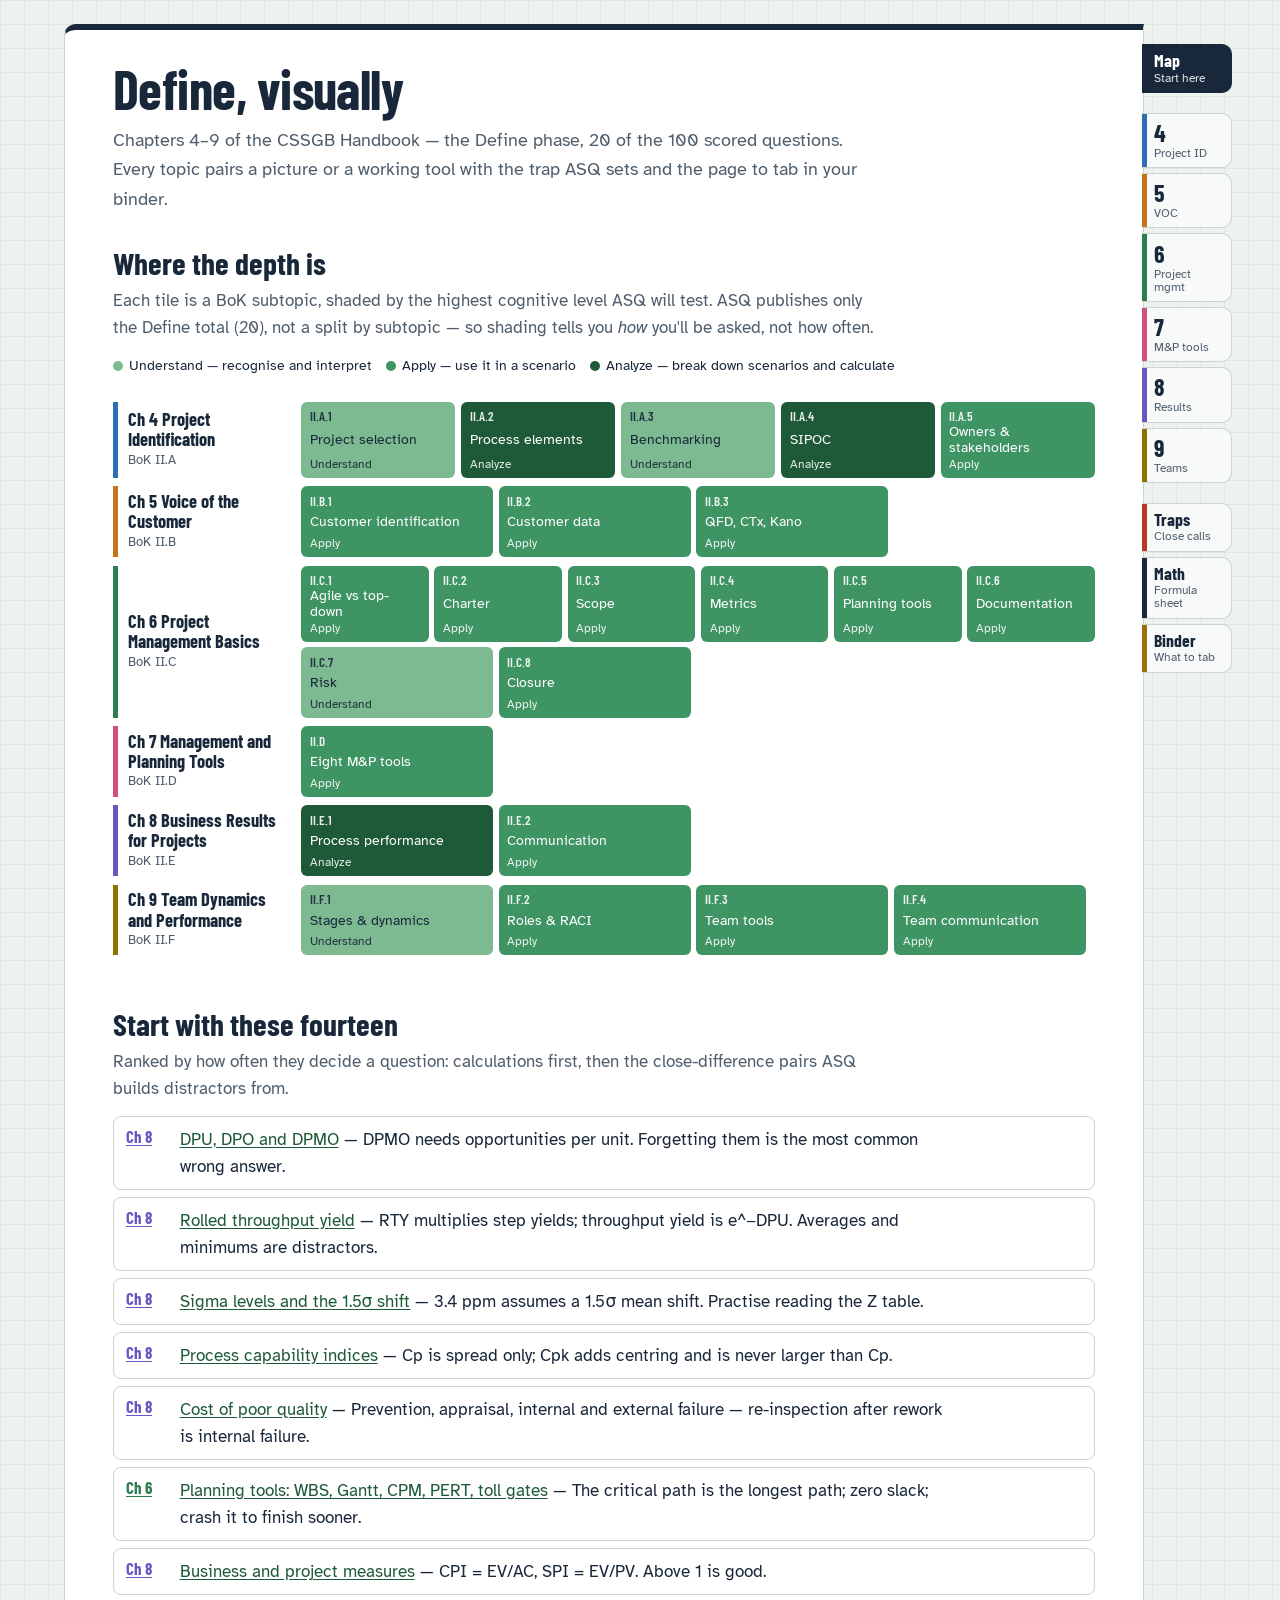
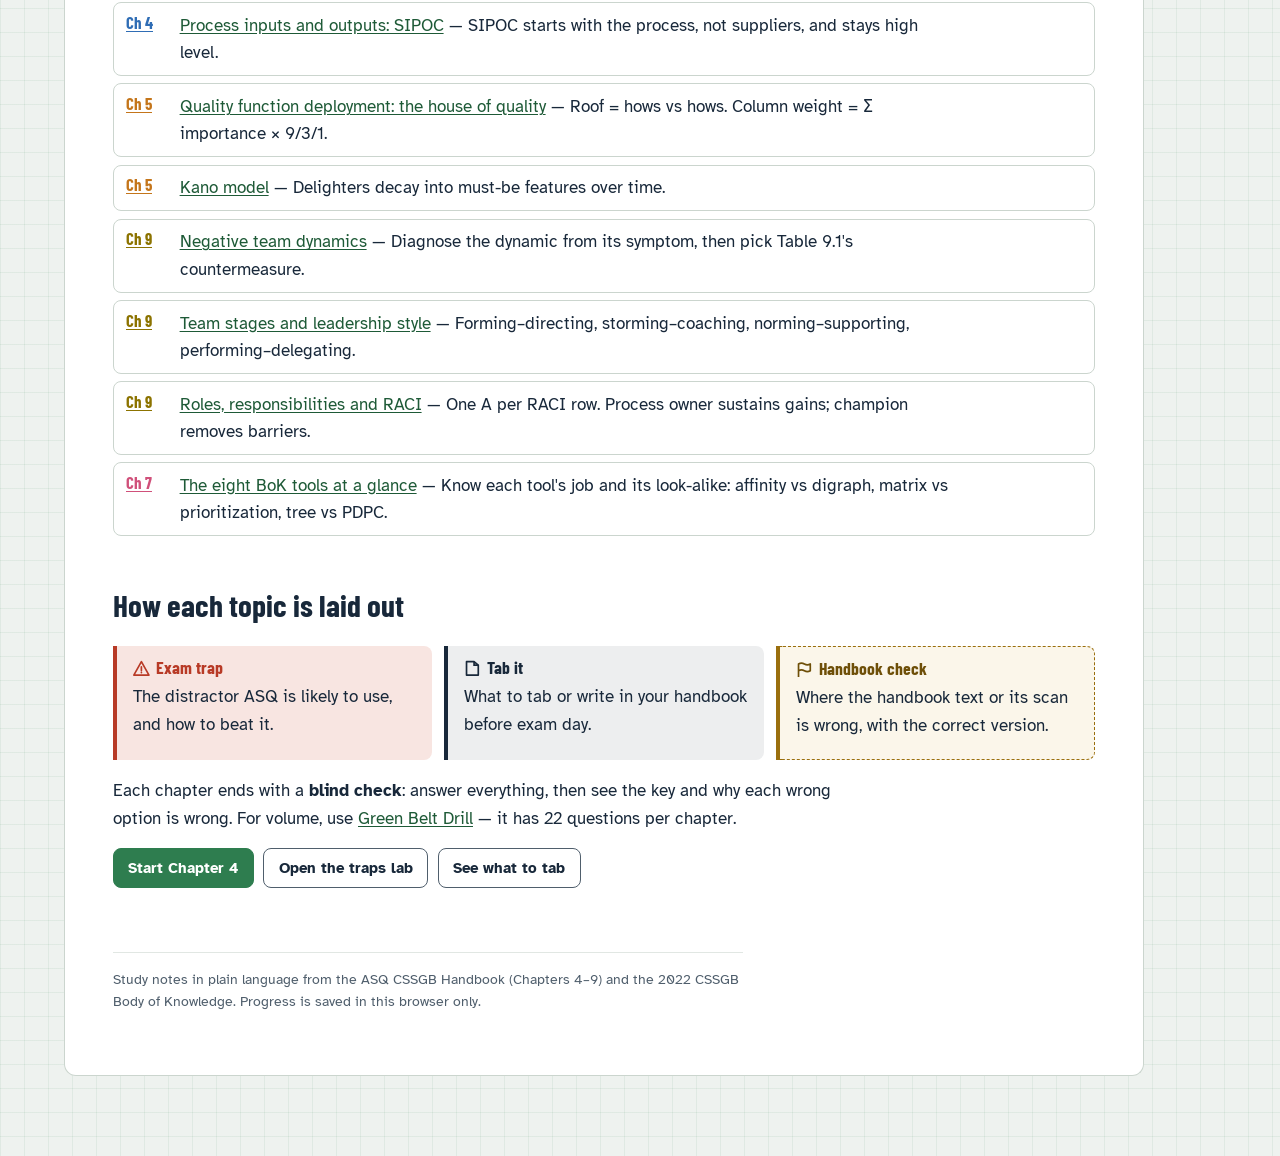
==== learn/index.html @ 79857c81 "Add visual Define-phase study guide (Chapters 4–9) New static site under learn/: BoK map by cognitiv" ====
<!DOCTYPE html>
<html lang="en">
<head>
  <meta charset="utf-8">
  <meta name="viewport" content="width=device-width, initial-scale=1, viewport-fit=cover">
  <title>Define, visually · CSSGB Chapters 4–9</title>
  <meta name="description" content="Visual, interactive study guide for the CSSGB Define phase: project identification, VOC, project management, M&P tools, business results and team dynamics.">
  <meta name="theme-color" content="#2E7D4F">
  <link rel="icon" href="../icon.svg" type="image/svg+xml">
  <link rel="apple-touch-icon" href="../icon-192.png">
  <link rel="preconnect" href="https://fonts.googleapis.com">
  <link rel="preconnect" href="https://fonts.gstatic.com" crossorigin>
  <link href="https://fonts.googleapis.com/css2?family=Atkinson+Hyperlegible:ital,wght@0,400;0,700;1,400&family=Barlow+Condensed:wght@500;600;700&display=swap" rel="stylesheet">
  <link rel="stylesheet" href="learn.css">
</head>
<body>
  <a class="skip" href="#sheet">Skip to content</a>
  <div class="shell">
    <main class="sheet" id="sheet" tabindex="-1">
      <noscript><p>This study guide needs JavaScript turned on.</p></noscript>
    </main>
    <nav class="tabs" id="tabs" aria-label="Binder tabs"></nav>
  </div>
  <script src="js/core.js"></script>
  <script src="js/w-ch4-5.js"></script>
  <script src="js/w-ch6-7.js"></script>
  <script src="js/w-ch8-9.js"></script>
  <script src="js/ch4.js"></script>
  <script src="js/ch5.js"></script>
  <script src="js/ch6.js"></script>
  <script src="js/ch7.js"></script>
  <script src="js/ch8.js"></script>
  <script src="js/ch9.js"></script>
  <script src="js/pages.js"></script>
  <script>G.boot();</script>
</body>
</html>
---- learn/learn.css ----
:root {
  --paper: #EEF2EF;
  --grid: rgba(46, 125, 79, 0.075);
  --sheet: #FFFFFF;
  --bench: #F5F8F6;
  --ink: #18283A;
  --ink-soft: #4F5E6C;
  --rule: #CBD5CE;
  --rule-soft: #E1E7E3;
  --belt: #2E7D4F;
  --belt-deep: #1E5A37;
  --belt-wash: #E1EFE6;
  --ooc: #B83A26;
  --ooc-wash: #F8E5E1;
  --limit: #9A6F0E;
  --limit-wash: #FBF6EA;
  --focus: #1B5FD1;

  /* binder divider colours, one per chapter */
  --c4: #2F6DB5;
  --c5: #C4751A;
  --c6: #2E7D4F;
  --c7: #D0507A;
  --c8: #6A55C2;
  --c9: #8C7300;
  --cx: #18283A;

  /* Bloom level ramp (validated ordinal) */
  --lv-u: #7DB991;
  --lv-a: #3F9463;
  --lv-n: #1E5A37;

  --display: "Barlow Condensed", "Arial Narrow", system-ui, sans-serif;
  --body: "Atkinson Hyperlegible", system-ui, -apple-system, "Segoe UI", sans-serif;

  --acc: var(--belt);
}

* { box-sizing: border-box; }
html { -webkit-text-size-adjust: 100%; scroll-padding-top: 1.25rem; }
body {
  margin: 0;
  color: var(--ink);
  font: 400 1.0625rem/1.6 var(--body);
  background-color: var(--paper);
  background-image:
    linear-gradient(var(--grid) 1px, transparent 1px),
    linear-gradient(90deg, var(--grid) 1px, transparent 1px);
  background-size: 24px 24px;
  min-height: 100vh;
}
button, input, select, textarea { font: inherit; color: inherit; }
button { cursor: pointer; }
:focus-visible { outline: 3px solid var(--focus); outline-offset: 2px; }
.skip { position: absolute; left: -999px; top: 0; background: var(--ink); color: #fff; padding: .5rem .75rem; z-index: 20; }
.skip:focus { left: .75rem; top: .75rem; }
a { color: var(--belt-deep); text-underline-offset: 2px; }
a:hover { color: var(--ink); }
.vh { position: absolute; width: 1px; height: 1px; overflow: hidden; clip: rect(0 0 0 0); white-space: nowrap; }

/* ---------- Shell: sheet + binder tabs ---------- */
.shell {
  display: grid;
  grid-template-columns: minmax(0, 1fr) auto;
  max-width: 74rem;
  margin: 0 auto;
  padding: 1.5rem 0 5rem 1rem;
}
.sheet {
  background: var(--sheet);
  border: 1.5px solid var(--rule);
  border-top: 6px solid var(--acc);
  border-radius: 12px 0 12px 12px;
  padding: 2rem clamp(1.1rem, 4vw, 3rem) 3rem;
  min-height: 85vh;
  outline: none;
  min-width: 0;
}
.tabs {
  position: sticky;
  top: 1.5rem;
  align-self: start;
  display: flex;
  flex-direction: column;
  gap: 5px;
  padding-top: 1.25rem;
  margin-left: -1.5px;
}
.tab {
  --tc: var(--cx);
  display: grid;
  grid-template-columns: auto;
  width: 5.6rem;
  padding: .45rem .6rem .45rem .75rem;
  background: #F8FAF9;
  border: 1.5px solid var(--rule);
  border-left: 0;
  border-radius: 0 10px 10px 0;
  color: var(--ink);
  text-decoration: none;
  box-shadow: inset 5px 0 0 var(--tc);
  line-height: 1.1;
  position: relative;
}
.tab:hover { background: #fff; color: var(--ink); }
.tab-n { font: 700 1.5rem/1 var(--display); }
.tab-w { font: 700 1.1rem/1 var(--display); }
.tab-l { font-size: .74rem; color: var(--ink-soft); margin-top: 2px; }
.tab[aria-current="page"] { background: var(--tc); border-color: var(--tc); color: #fff; box-shadow: none; }
.tab[aria-current="page"] .tab-l { color: rgba(255,255,255,.88); }
.tab .done {
  position: absolute; top: 5px; right: 6px;
  font: 700 .72rem/1 var(--body); color: var(--belt-deep);
}
.tab[aria-current="page"] .done { color: #fff; }
.tab-gap { height: .6rem; }

/* ---------- Type ---------- */
h1, h2, h3, h4 { font-family: var(--display); color: var(--ink); }
h1 { font-weight: 700; font-size: clamp(2.4rem, 5vw, 3.4rem); line-height: 1; margin: 0 0 .6rem; letter-spacing: -0.01em; }
h2 { font-weight: 700; font-size: 1.95rem; line-height: 1.1; margin: 3.25rem 0 .4rem; }
h3 { font-weight: 700; font-size: 1.4rem; line-height: 1.15; margin: 1.8rem 0 .4rem; }
h4 { font-weight: 600; font-size: 1.2rem; line-height: 1.2; margin: 0 0 .6rem; }
p, li { max-width: 70ch; }
p { margin: 0 0 .85rem; }
ul, ol { margin: 0 0 1rem; padding-left: 1.25rem; }
li { margin-bottom: .3rem; }
.lede { font-size: 1.15rem; color: var(--ink-soft); max-width: 62ch; }
.soft { color: var(--ink-soft); }
.small { font-size: .9rem; }
strong { font-weight: 700; }
code, .mono { font-family: ui-monospace, Menlo, Consolas, monospace; font-size: .92em; }
.formula {
  font: 600 1.3rem/1.35 var(--display);
  letter-spacing: .01em;
  background: var(--bench);
  border: 1.5px solid var(--rule-soft);
  border-radius: 8px;
  padding: .55rem .85rem;
  display: inline-block;
  margin: .2rem 0 .8rem;
}
.formula sub, .formula sup { font-size: .7em; }

/* ---------- Chapter head + section meta ---------- */
.ch-head { display: grid; grid-template-columns: auto 1fr; gap: 0 1.25rem; align-items: end; margin-bottom: 1rem; }
.ch-num { font: 700 5.5rem/.8 var(--display); color: var(--acc); }
.ch-head h1 { margin: 0; }
.ch-head p { grid-column: 1 / -1; margin-top: 1rem; }
.meta { display: flex; flex-wrap: wrap; gap: .4rem; margin: 0 0 1rem; align-items: center; }
.pill {
  display: inline-flex; align-items: center; gap: .3rem;
  font-size: .8rem; line-height: 1; padding: .3rem .55rem;
  border-radius: 999px; border: 1.5px solid var(--rule); background: #fff; color: var(--ink-soft);
}
.pill.lv-Understand { background: var(--lv-u); border-color: var(--lv-u); color: var(--ink); }
.pill.lv-Apply { background: var(--lv-a); border-color: var(--lv-a); color: #fff; }
.pill.lv-Analyze { background: var(--lv-n); border-color: var(--lv-n); color: #fff; }
.pill.hy { border-color: var(--ink); color: var(--ink); font-weight: 700; }
.pill.pg { font-variant-numeric: tabular-nums; }

.toc { list-style: none; padding: 0; margin: 1.25rem 0 0; display: grid; grid-template-columns: repeat(auto-fill, minmax(15rem, 1fr)); gap: .5rem; }
.toc li { margin: 0; max-width: none; }
.toc a {
  display: flex; justify-content: space-between; gap: .5rem; align-items: center;
  padding: .55rem .75rem; border: 1.5px solid var(--rule); border-radius: 8px;
  text-decoration: none; color: var(--ink); background: #fff;
}
.toc a:hover { border-color: var(--acc); }
.toc .lvdot { width: .7rem; height: .7rem; border-radius: 50%; flex: none; }
.toc .hymark { font: 700 .75rem var(--body); color: var(--ink); }
.toc .tl { flex: 1; }
.lvdot.lv-Understand { background: var(--lv-u); }
.lvdot.lv-Apply { background: var(--lv-a); }
.lvdot.lv-Analyze { background: var(--lv-n); }

section.topic { border-top: 1.5px solid var(--rule-soft); margin-top: 3rem; }
section.topic > h2 { margin-top: 1.75rem; }
.reviewed { display: inline-flex; gap: .4rem; align-items: center; font-size: .88rem; color: var(--ink-soft); margin-top: .5rem; cursor: pointer; }
.reviewed input { width: 1.05rem; height: 1.05rem; accent-color: var(--belt); }

/* ---------- Callouts ---------- */
.callout { border-left: 4px solid; padding: .7rem 1rem .4rem; margin: 1.1rem 0; border-radius: 0 8px 8px 0; }
.callout p, .callout li { max-width: 66ch; }
.callout-h { display: flex; align-items: center; gap: .4rem; font: 700 1.1rem/1.2 var(--display); margin: 0 0 .3rem; }
.callout-h svg { width: 1.05rem; height: 1.05rem; flex: none; }
.trap { border-color: var(--ooc); background: var(--ooc-wash); }
.trap .callout-h { color: var(--ooc); }
.tabit { border-color: var(--acc); background: color-mix(in srgb, var(--acc) 8%, white); }
.tabit .callout-h { color: var(--acc); }
.flag { border: 1.5px dashed var(--limit); border-left: 4px solid var(--limit); background: var(--limit-wash); }
.flag .callout-h { color: #6E4F08; }

/* ---------- Comparison table ---------- */
.tbl-wrap { overflow-x: auto; margin: 1rem 0 1.25rem; }
table.tbl { border-collapse: collapse; width: 100%; font-size: .95rem; }
.tbl th, .tbl td { text-align: left; vertical-align: top; padding: .5rem .65rem; border-bottom: 1.5px solid var(--rule-soft); }
.tbl thead th { font: 700 1.05rem var(--display); border-bottom: 2px solid var(--ink); }
.tbl tbody th { font-weight: 700; }
.tbl td.num, .tbl th.num { text-align: right; font-variant-numeric: tabular-nums; }

/* ---------- Bench (interactive widgets) ---------- */
.bench {
  background: var(--bench);
  border: 1.5px solid var(--rule-soft);
  border-radius: 10px;
  padding: 1.1rem 1.15rem 1.2rem;
  margin: 1.3rem 0;
}
.bench > h4 { display: flex; justify-content: space-between; gap: .5rem; flex-wrap: wrap; }
.bench .hint { font-size: .92rem; color: var(--ink-soft); margin: -.2rem 0 .8rem; }
.row { display: flex; flex-wrap: wrap; gap: .6rem; align-items: center; }
.grid2 { display: grid; grid-template-columns: repeat(auto-fit, minmax(16rem, 1fr)); gap: 1rem; }
.grid3 { display: grid; grid-template-columns: repeat(auto-fit, minmax(12rem, 1fr)); gap: .75rem; }

.btn {
  min-height: 40px; padding: 0 .9rem; border-radius: 8px;
  border: 1.5px solid var(--ink-soft); background: #fff; color: var(--ink);
  font-weight: 700; font-size: .95rem;
}
.btn:hover { border-color: var(--ink); }
.btn.primary { background: var(--belt); border-color: var(--belt); color: #fff; }
.btn.primary:hover { background: var(--belt-deep); }
.btn[disabled] { opacity: .45; cursor: not-allowed; }
.btn.sm { min-height: 32px; padding: 0 .6rem; font-size: .85rem; }
.seg { display: inline-flex; border: 1.5px solid var(--ink-soft); border-radius: 8px; overflow: hidden; background: #fff; flex-wrap: wrap; }
.seg button { border: 0; background: transparent; min-height: 38px; padding: 0 .8rem; font-weight: 700; font-size: .92rem; border-right: 1.5px solid var(--rule); }
.seg button:last-child { border-right: 0; }
.seg button[aria-pressed="true"] { background: var(--ink); color: #fff; }

label.field { display: grid; gap: .2rem; font-size: .85rem; color: var(--ink-soft); }
input[type="number"], input[type="text"], select {
  min-height: 38px; border: 1.5px solid var(--ink-soft); border-radius: 6px; padding: 0 .5rem; background: #fff; color: var(--ink);
  max-width: 100%;
}
input[type="number"] { width: 6.5rem; font-variant-numeric: tabular-nums; }
input[type="range"] { width: 100%; accent-color: var(--acc); }

.readout { display: grid; grid-template-columns: repeat(auto-fit, minmax(8.5rem, 1fr)); gap: .6rem; margin: .9rem 0 .2rem; }
.ro { background: #fff; border: 1.5px solid var(--rule-soft); border-radius: 8px; padding: .5rem .7rem; }
.ro .k { font-size: .8rem; color: var(--ink-soft); }
.ro .v { font: 700 1.65rem/1.1 var(--display); font-variant-numeric: tabular-nums; }
.ro .s { font-size: .8rem; color: var(--ink-soft); }
.ro.key { border-color: var(--ink); }

.chips { display: flex; flex-wrap: wrap; gap: .4rem; }
.chip {
  border: 1.5px solid var(--ink-soft); background: #fff; border-radius: 999px;
  padding: .35rem .75rem; font-size: .9rem; min-height: 36px;
}
.chip[aria-pressed="true"] { background: var(--ink); color: #fff; border-color: var(--ink); }
.chip.right { background: var(--belt-wash); border-color: var(--belt); color: var(--belt-deep); }
.chip.wrong { background: var(--ooc-wash); border-color: var(--ooc); color: var(--ooc); }

.feedback { margin-top: .6rem; font-size: .95rem; min-height: 1.4em; }
.feedback.good { color: var(--belt-deep); font-weight: 700; }
.feedback.bad { color: var(--ooc); font-weight: 700; }

/* sorter cards */
.sort-list { display: grid; gap: .5rem; }
.sort-item { background: #fff; border: 1.5px solid var(--rule); border-radius: 8px; padding: .6rem .75rem; }
.sort-item p { margin: 0 0 .45rem; }
.sort-item.ok { border-color: var(--belt); }
.sort-item.no { border-color: var(--ooc); }
.sort-item .why { font-size: .9rem; color: var(--ink-soft); margin: .45rem 0 0; }

/* SVG basics */
svg.viz { width: 100%; height: auto; display: block; overflow: visible; }
svg text { font-family: var(--body); fill: var(--ink); }
svg .t-soft { fill: var(--ink-soft); }
svg .t-disp { font-family: var(--display); font-weight: 700; }
.legend { display: flex; flex-wrap: wrap; gap: .9rem; font-size: .88rem; margin: .4rem 0; }
.legend span { display: inline-flex; align-items: center; gap: .35rem; }
.legend i { width: 14px; height: 4px; border-radius: 2px; display: inline-block; }
.legend i.dot { width: 10px; height: 10px; border-radius: 50%; }
.tip {
  position: fixed; pointer-events: none; z-index: 30; background: var(--ink); color: #fff;
  font-size: .82rem; padding: .35rem .55rem; border-radius: 6px; max-width: 16rem; display: none;
}

/* Interactive house of quality, digraph, network etc. */
.clickable { cursor: pointer; }
.room { fill: #fff; stroke: var(--ink-soft); stroke-width: 1.5; }
.room:hover, .room.on { fill: color-mix(in srgb, var(--acc) 16%, white); stroke: var(--acc); }
.node rect { fill: #fff; stroke: var(--ink-soft); stroke-width: 1.5; }
.node.crit rect { stroke: var(--ooc); stroke-width: 2.5; }
.edge { stroke: var(--ink-soft); stroke-width: 1.6; fill: none; }
.edge.crit { stroke: var(--ooc); stroke-width: 2.6; }
.edge.hl { stroke: var(--acc); stroke-width: 2.6; }

/* stepper */
.steps-v { list-style: none; padding: 0; margin: 0; display: grid; gap: .45rem; counter-reset: st; }
.steps-v li { counter-increment: st; display: grid; grid-template-columns: 2rem 1fr; gap: .6rem; max-width: none; margin: 0; }
.steps-v li::before { content: counter(st); font: 700 1.35rem/1.6rem var(--display); color: #fff; background: var(--acc); border-radius: 6px; text-align: center; height: 1.6rem; }
.steps-v li p { margin: 0; }

/* cards for tool quick-reference */
.cards { display: grid; grid-template-columns: repeat(auto-fill, minmax(16.5rem, 1fr)); gap: .75rem; margin: 1rem 0; }
.card { border: 1.5px solid var(--rule); border-radius: 10px; padding: .8rem .9rem; background: #fff; }
.card h4 { margin-bottom: .3rem; font-size: 1.15rem; }
.card p { font-size: .94rem; margin-bottom: .45rem; }
.card .tr { font-size: .88rem; color: var(--ooc); margin: 0; }

/* ---------- Blind check ---------- */
.check { margin-top: 3.5rem; border-top: 3px solid var(--ink); padding-top: 1rem; }
.check h2 { margin-top: .5rem; }
.q { margin: 1.25rem 0; }
.q-stem { font-weight: 700; margin-bottom: .5rem; display: grid; grid-template-columns: 2rem 1fr; }
.q-stem .qn { font: 700 1.25rem/1.4 var(--display); color: var(--acc); }
.q-opts { display: grid; gap: .35rem; margin-left: 2rem; }
.q-opt { display: grid; grid-template-columns: 1.5rem 1.2rem 1fr; gap: .4rem; align-items: start; padding: .4rem .55rem; border: 1.5px solid var(--rule-soft); border-radius: 8px; background: #fff; cursor: pointer; }
.q-opt:hover { border-color: var(--ink-soft); }
.q-opt input { margin: .3rem 0 0; accent-color: var(--ink); }
.q-opt .L { font: 700 1.05rem/1.5 var(--display); }
.q-opt.is-right { border-color: var(--belt); background: var(--belt-wash); }
.q-opt.is-wrong { border-color: var(--ooc); background: var(--ooc-wash); }
.check-bar { display: flex; gap: .75rem; align-items: center; flex-wrap: wrap; margin-top: 1rem; position: sticky; bottom: .5rem; background: rgba(255,255,255,.94); padding: .5rem 0; }
.key { margin-top: 1.5rem; }
.key hr { border: 0; border-top: 2px dashed var(--ink-soft); margin: 1.5rem 0; }
.key-item { padding: .8rem 0; border-bottom: 1.5px solid var(--rule-soft); }
.key-item h4 { margin-bottom: .3rem; }
.key-item ul { margin: .3rem 0 0; }
.score { font: 700 2.2rem/1 var(--display); }

/* ---------- Home ---------- */
.map { display: grid; gap: .55rem; margin: 1.5rem 0 .5rem; }
.map-row { display: grid; grid-template-columns: 11rem 1fr; gap: .75rem; align-items: stretch; }
.map-lab { display: flex; flex-direction: column; justify-content: center; border-left: 5px solid var(--tc); padding-left: .6rem; text-decoration: none; color: var(--ink); }
.map-lab b { font: 700 1.15rem/1.1 var(--display); overflow-wrap: anywhere; }
.map-lab span { font-size: .8rem; color: var(--ink-soft); }
.map-tiles { display: flex; flex-wrap: wrap; gap: .35rem; }
.mt {
  display: flex; flex-direction: column; justify-content: space-between;
  min-width: 7.4rem; flex: 1 1 7.4rem; max-width: 12rem; min-height: 4.4rem;
  padding: .4rem .55rem; border-radius: 6px; text-decoration: none; font-size: .86rem; line-height: 1.2;
}
.mt .r { font: 600 .82rem var(--display); opacity: .9; }
.mt .lvl { font-size: .74rem; opacity: .9; }
.mt.lv-Understand { background: var(--lv-u); color: var(--ink); }
.mt.lv-Apply { background: var(--lv-a); color: #fff; }
.mt.lv-Analyze { background: var(--lv-n); color: #fff; }
.mt:hover { outline: 3px solid var(--ink); outline-offset: 1px; }
@media (prefers-reduced-motion: no-preference) {
  .map.anim .mt { animation: fillin .5s ease-out backwards; }
}
@keyframes fillin { from { opacity: 0; transform: scaleX(.85); transform-origin: left; } }
.mustlist { list-style: none; padding: 0; display: grid; gap: .45rem; counter-reset: m; }
.mustlist li { max-width: none; display: grid; grid-template-columns: auto 1fr; gap: .75rem; padding: .55rem .75rem; border: 1.5px solid var(--rule); border-radius: 8px; background: #fff; margin: 0; }
.mustlist .tagc { font: 700 1.05rem/1.3 var(--display); color: var(--tc); min-width: 2.6rem; }
.mustlist p { margin: 0; }

/* traps lab */
.trapcard { border: 1.5px solid var(--rule); border-radius: 10px; background: #fff; margin: .8rem 0; overflow: hidden; }
.trapcard header { display: flex; justify-content: space-between; gap: .5rem; padding: .55rem .85rem; border-bottom: 1.5px solid var(--rule-soft); align-items: baseline; flex-wrap: wrap; }
.trapcard header h3 { margin: 0; font-size: 1.25rem; }
.trapcard .vs { display: grid; grid-template-columns: 1fr 1fr; }
.trapcard .vs > div { padding: .6rem .85rem; }
.trapcard .vs > div + div { border-left: 1.5px solid var(--rule-soft); }
.trapcard .vs b { font: 700 1.05rem var(--display); display: block; margin-bottom: .15rem; }
.trapcard .vs p { margin: 0; font-size: .94rem; }
.trapcard footer { background: var(--ooc-wash); padding: .5rem .85rem; font-size: .93rem; }
.trapcard footer b { color: var(--ooc); }

/* formula sheet */
.fsheet { display: grid; grid-template-columns: repeat(auto-fill, minmax(19rem, 1fr)); gap: .7rem; }
.fcell { border: 1.5px solid var(--rule); border-radius: 8px; padding: .6rem .8rem; background: #fff; break-inside: avoid; }
.fcell h4 { font-size: 1.1rem; margin: 0 0 .25rem; }
.fcell .formula { font-size: 1.15rem; margin: .15rem 0 .35rem; padding: .3rem .6rem; }
.fcell p { font-size: .88rem; margin: 0; }

.foot { margin-top: 4rem; padding-top: 1rem; border-top: 1.5px solid var(--rule-soft); font-size: .88rem; color: var(--ink-soft); }

/* ---------- Responsive ---------- */
@media (max-width: 860px) {
  .shell { grid-template-columns: 1fr; padding: .6rem .5rem 6.5rem; }
  .sheet { border-radius: 12px; }
  .tabs {
    position: fixed; left: 0; right: 0; bottom: 0; top: auto;
    flex-direction: row; overflow-x: auto; gap: 3px; padding: 0 .4rem; margin: 0;
    background: var(--paper); border-top: 1.5px solid var(--rule); z-index: 15;
    -webkit-overflow-scrolling: touch;
  }
  .tab { width: auto; min-width: 4.4rem; border: 1.5px solid var(--rule); border-top: 0; border-radius: 0 0 10px 10px; box-shadow: inset 0 5px 0 var(--tc); padding: .5rem .55rem .45rem; flex: none; }
  .tab-gap { display: none; }
  .tab-l { font-size: .7rem; white-space: nowrap; }
  .ch-num { font-size: 4rem; }
  .map-row { grid-template-columns: 1fr; }
  .trapcard .vs { grid-template-columns: 1fr; }
  .trapcard .vs > div + div { border-left: 0; border-top: 1.5px solid var(--rule-soft); }
  .q-opts { margin-left: 0; }
  .check-bar { bottom: 4.6rem; }
}
@media (prefers-reduced-motion: reduce) {
  * { animation: none !important; transition: none !important; scroll-behavior: auto !important; }
}

/* ---------- Print (formula sheet / binder inserts) ---------- */
@media print {
  body { background: #fff; font-size: 10.5pt; }
  .tabs, .skip, .noprint, .check-bar { display: none !important; }
  .shell { display: block; padding: 0; max-width: none; }
  .sheet { border: 0; padding: 0; min-height: 0; }
  .bench { break-inside: avoid; }
  a { color: inherit; text-decoration: none; }
}
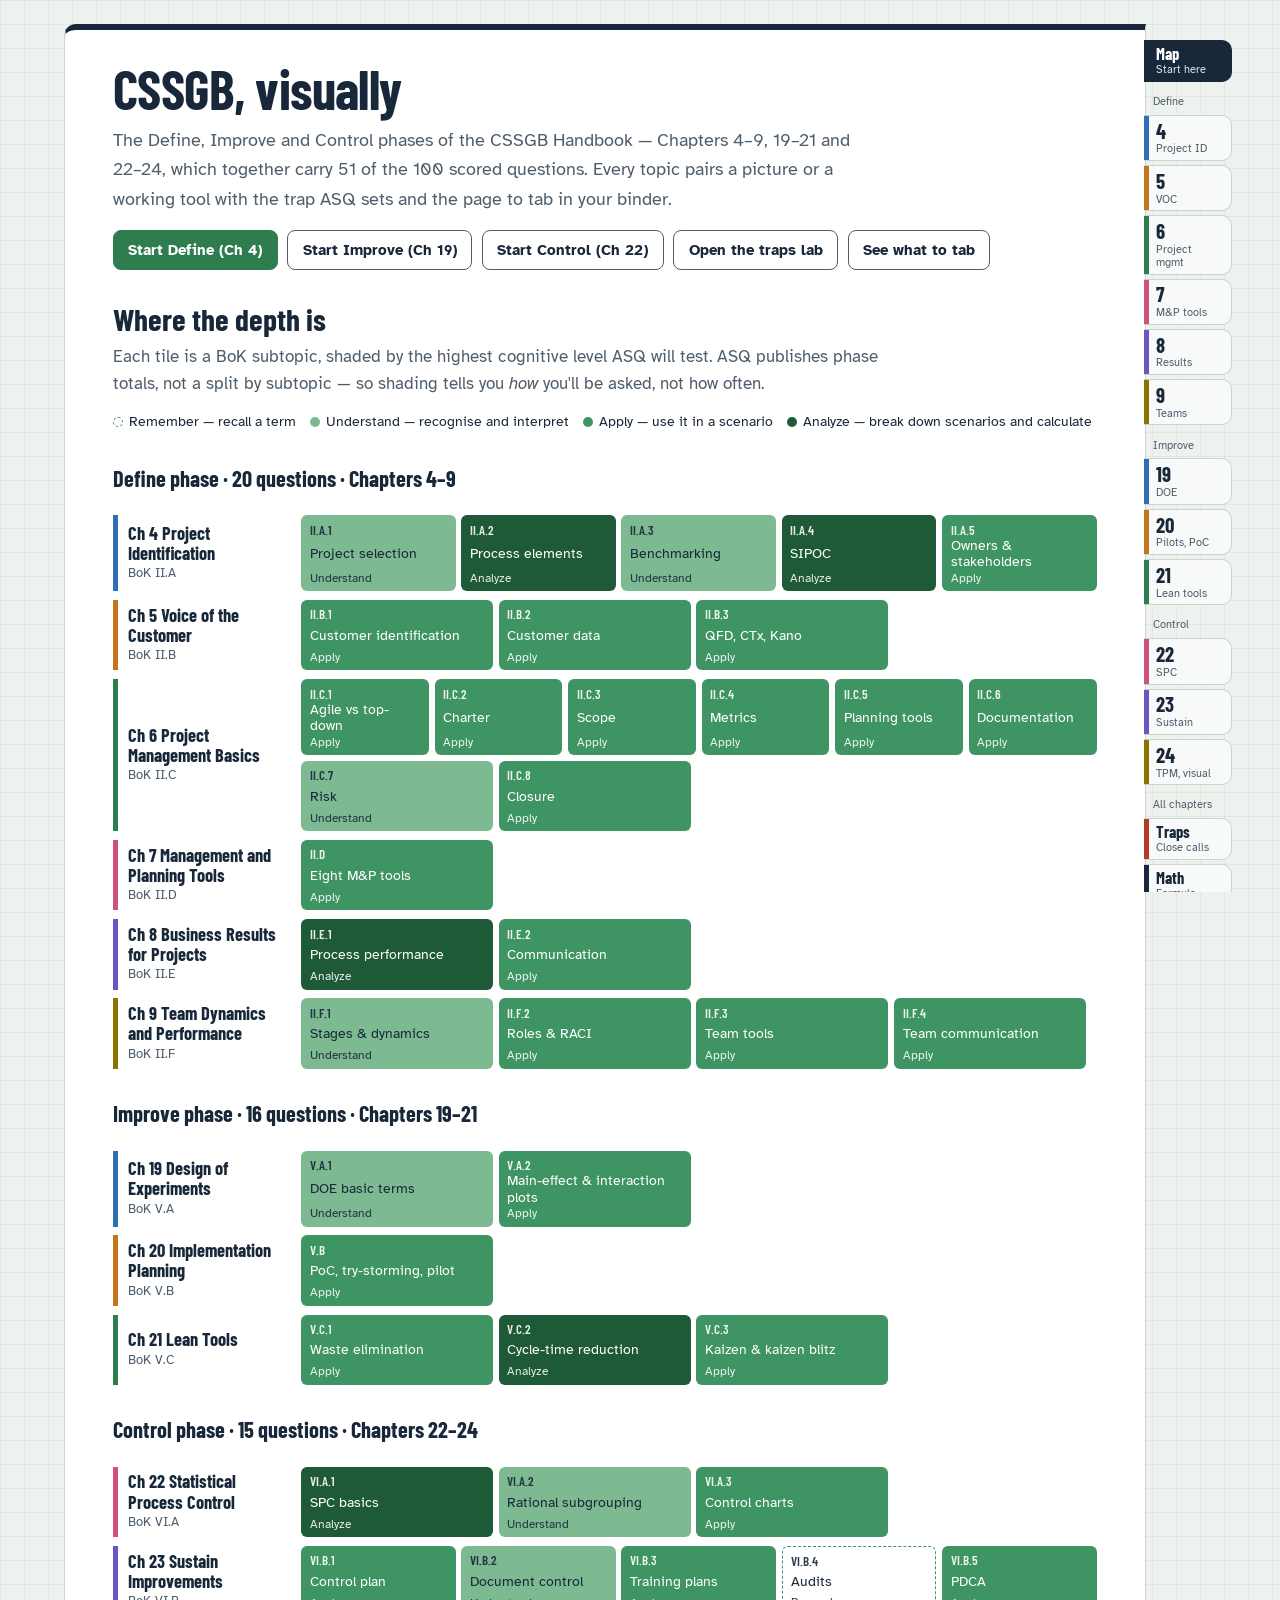
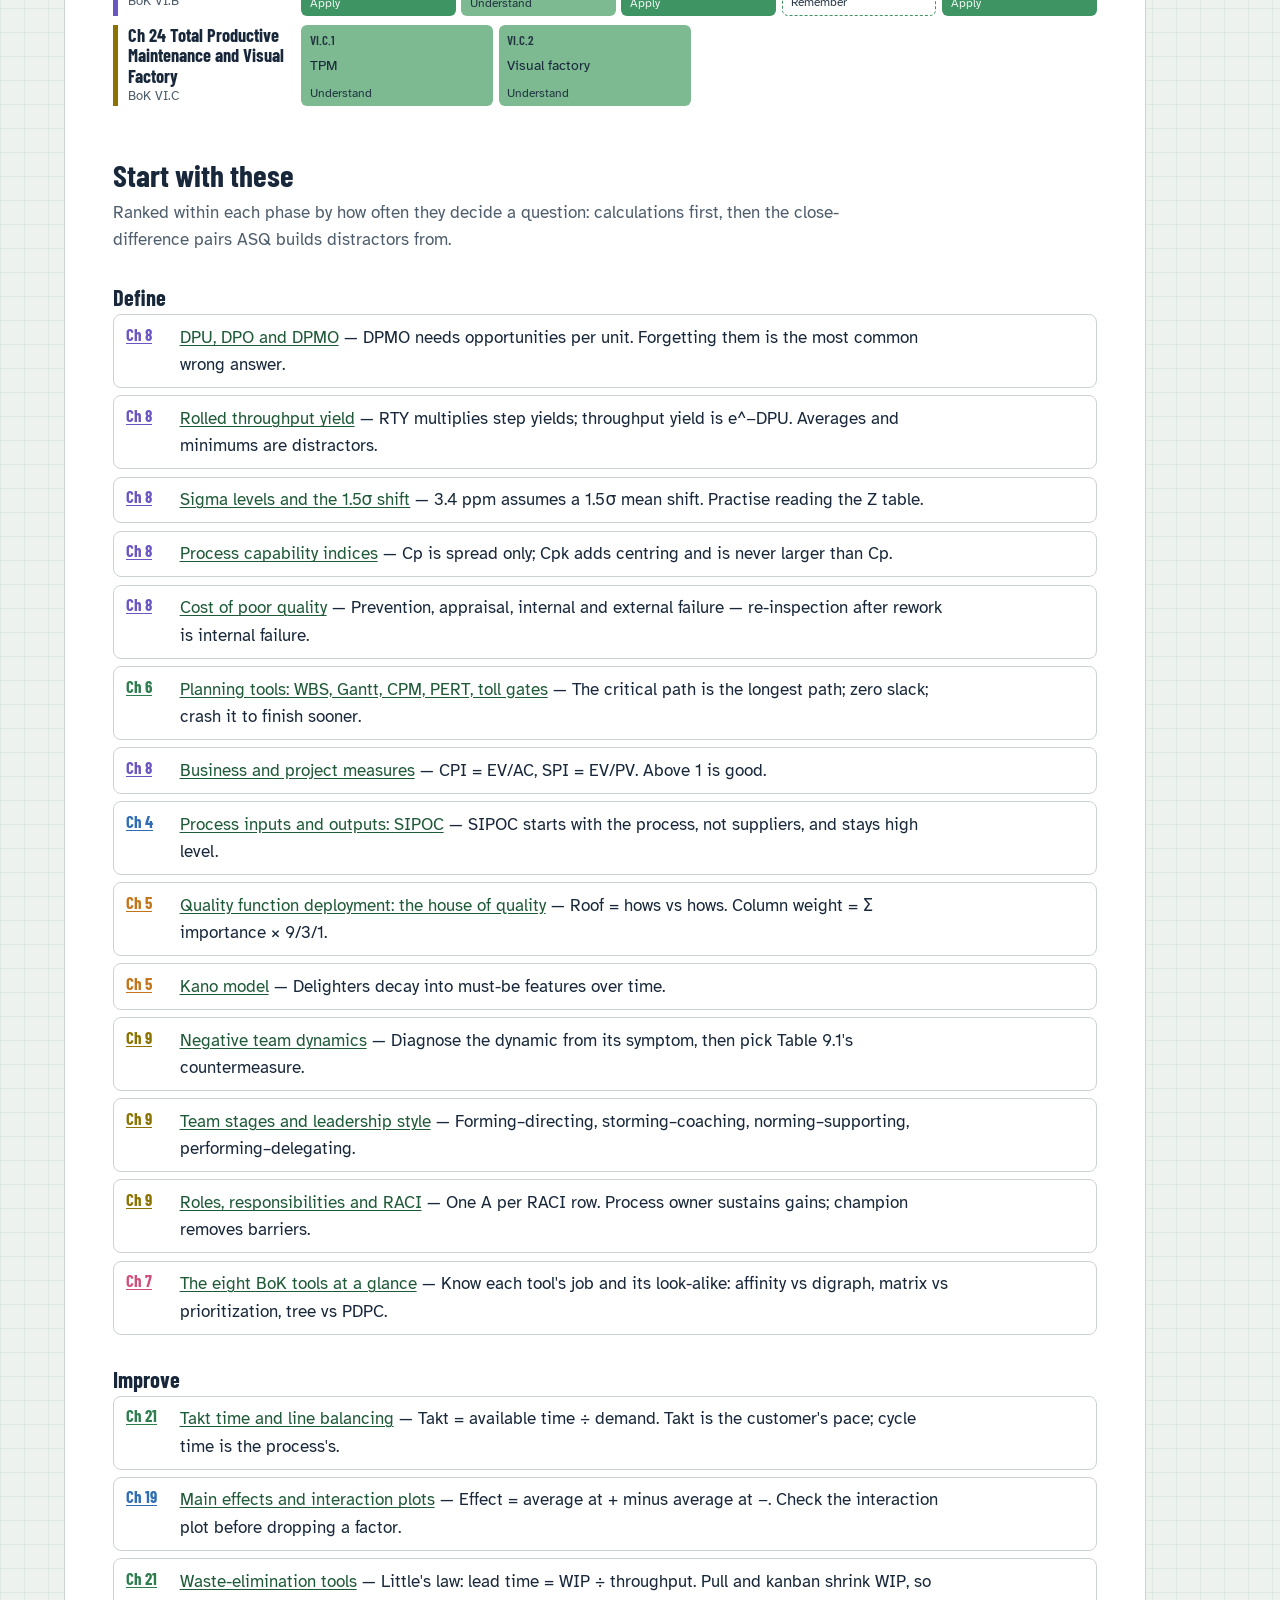
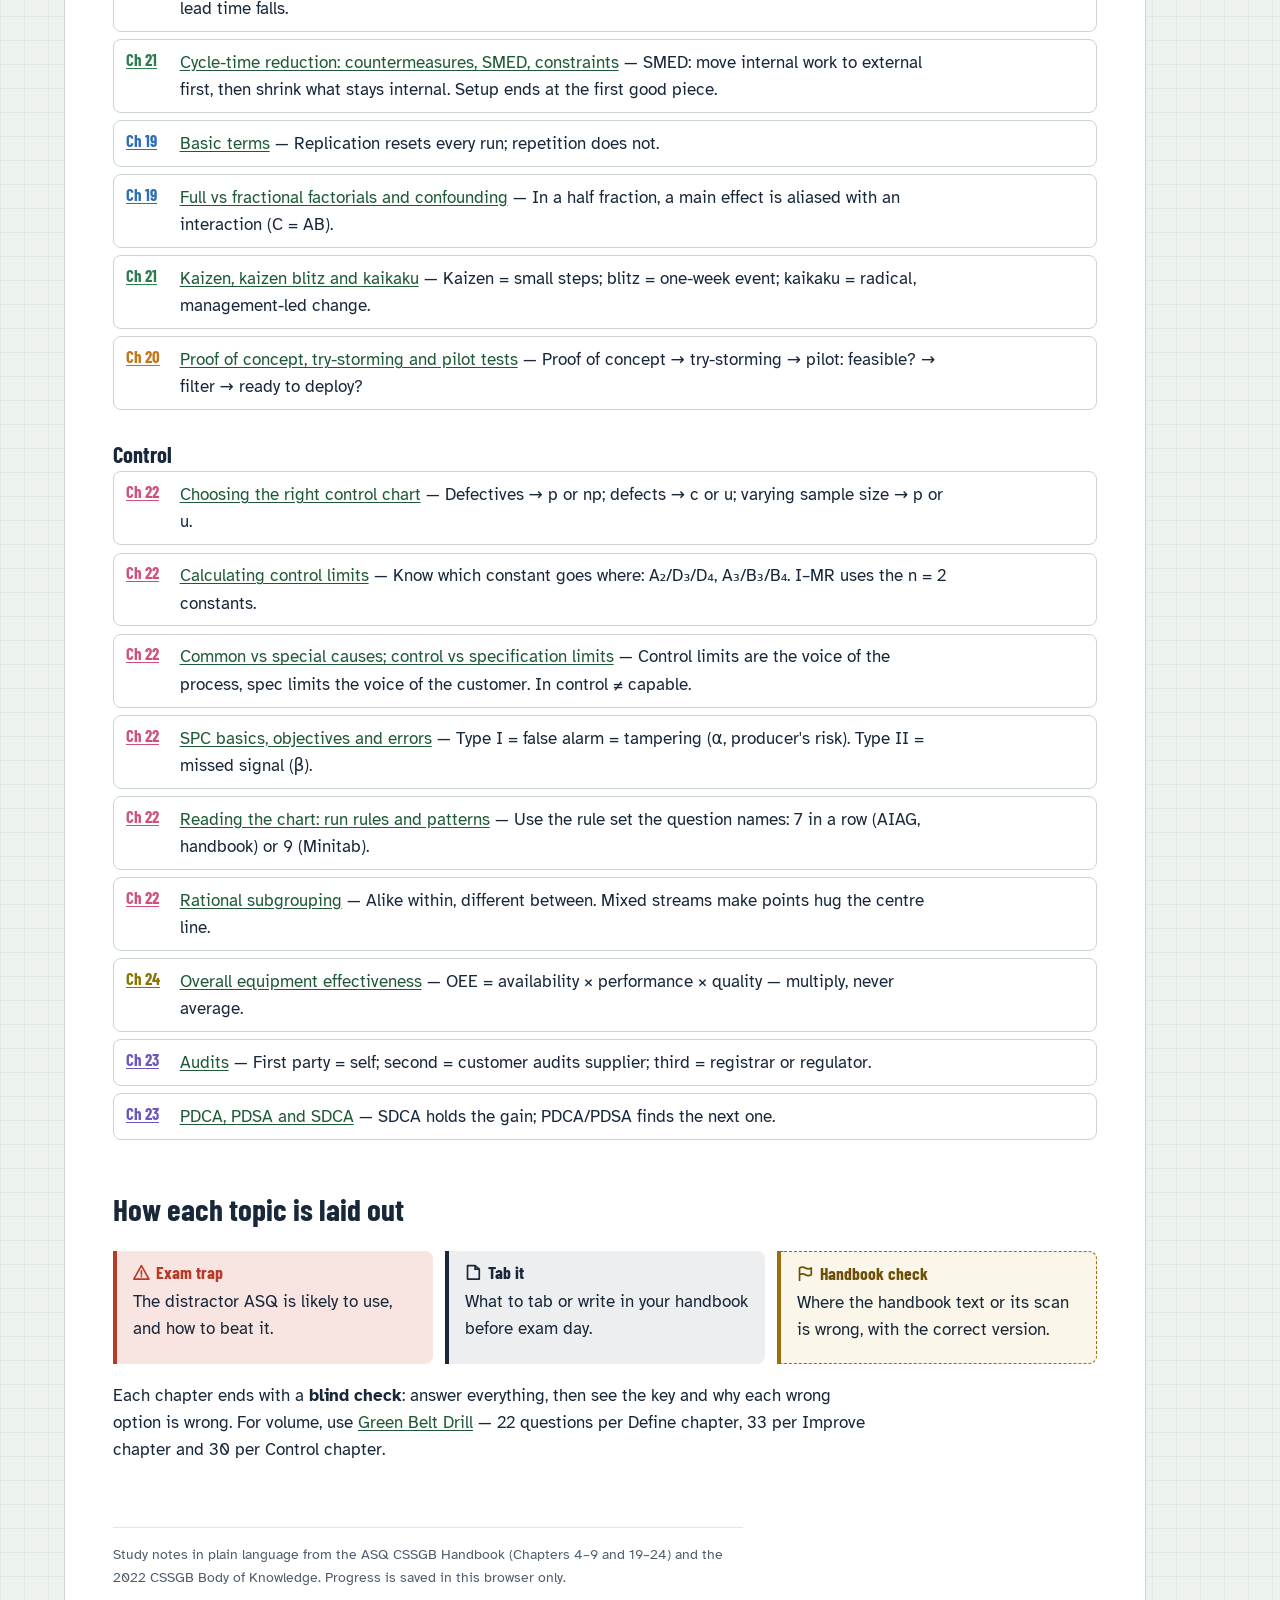
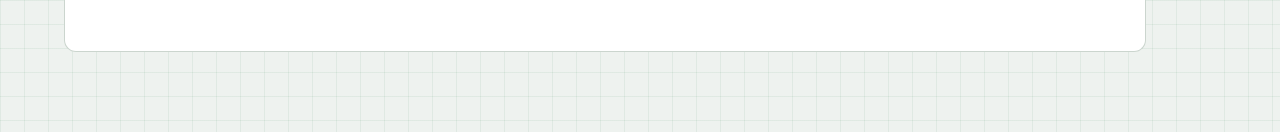
==== commit b3bbced6: "Add Improve and Control phases to the visual study guide Chapters 19-24: DOE effects calculator with" ====
--- a/learn/index.html
+++ b/learn/index.html
@@ -3,8 +3,8 @@
 <head>
   <meta charset="utf-8">
   <meta name="viewport" content="width=device-width, initial-scale=1, viewport-fit=cover">
-  <title>Define, visually · CSSGB Chapters 4–9</title>
-  <meta name="description" content="Visual, interactive study guide for the CSSGB Define phase: project identification, VOC, project management, M&P tools, business results and team dynamics.">
+  <title>CSSGB, visually</title>
+  <meta name="description" content="Visual, interactive CSSGB study guide for the Define, Improve and Control phases: Chapters 4–9 and 19–24 of the handbook.">
   <meta name="theme-color" content="#2E7D4F">
   <link rel="icon" href="../icon.svg" type="image/svg+xml">
   <link rel="apple-touch-icon" href="../icon-192.png">
@@ -25,12 +25,20 @@
   <script src="js/w-ch4-5.js"></script>
   <script src="js/w-ch6-7.js"></script>
   <script src="js/w-ch8-9.js"></script>
+  <script src="js/w-ch19-21.js"></script>
+  <script src="js/w-ch22-24.js"></script>
   <script src="js/ch4.js"></script>
   <script src="js/ch5.js"></script>
   <script src="js/ch6.js"></script>
   <script src="js/ch7.js"></script>
   <script src="js/ch8.js"></script>
   <script src="js/ch9.js"></script>
+  <script src="js/ch19.js"></script>
+  <script src="js/ch20.js"></script>
+  <script src="js/ch21.js"></script>
+  <script src="js/ch22.js"></script>
+  <script src="js/ch23.js"></script>
+  <script src="js/ch24.js"></script>
   <script src="js/pages.js"></script>
   <script>G.boot();</script>
 </body>
--- a/learn/learn.css
+++ b/learn/learn.css
@@ -23,6 +23,12 @@
   --c7: #D0507A;
   --c8: #6A55C2;
   --c9: #8C7300;
+  --c19: #2F6DB5;
+  --c20: #C4751A;
+  --c21: #2E7D4F;
+  --c22: #D0507A;
+  --c23: #6A55C2;
+  --c24: #8C7300;
   --cx: #18283A;
 
   /* Bloom level ramp (validated ordinal) */
@@ -82,16 +88,19 @@
   align-self: start;
   display: flex;
   flex-direction: column;
-  gap: 5px;
-  padding-top: 1.25rem;
+  gap: 4px;
+  padding: 1rem 0 .5rem;
   margin-left: -1.5px;
+  max-height: calc(100vh - 2rem);
+  overflow-y: auto;
+  scrollbar-width: thin;
 }
 .tab {
   --tc: var(--cx);
   display: grid;
   grid-template-columns: auto;
-  width: 5.6rem;
-  padding: .45rem .6rem .45rem .75rem;
+  width: 5.5rem;
+  padding: .3rem .55rem .3rem .75rem;
   background: #F8FAF9;
   border: 1.5px solid var(--rule);
   border-left: 0;
@@ -103,9 +112,9 @@
   position: relative;
 }
 .tab:hover { background: #fff; color: var(--ink); }
-.tab-n { font: 700 1.5rem/1 var(--display); }
-.tab-w { font: 700 1.1rem/1 var(--display); }
-.tab-l { font-size: .74rem; color: var(--ink-soft); margin-top: 2px; }
+.tab-n { font: 700 1.3rem/1 var(--display); }
+.tab-w { font: 700 1.02rem/1 var(--display); }
+.tab-l { font-size: .7rem; color: var(--ink-soft); margin-top: 1px; line-height: 1.15; }
 .tab[aria-current="page"] { background: var(--tc); border-color: var(--tc); color: #fff; box-shadow: none; }
 .tab[aria-current="page"] .tab-l { color: rgba(255,255,255,.88); }
 .tab .done {
@@ -113,7 +122,7 @@
   font: 700 .72rem/1 var(--body); color: var(--belt-deep);
 }
 .tab[aria-current="page"] .done { color: #fff; }
-.tab-gap { height: .6rem; }
+.tab-gap { font-size: .7rem; color: var(--ink-soft); padding: .45rem 0 0 .55rem; }
 
 /* ---------- Type ---------- */
 h1, h2, h3, h4 { font-family: var(--display); color: var(--ink); }
@@ -156,6 +165,7 @@
 .pill.lv-Understand { background: var(--lv-u); border-color: var(--lv-u); color: var(--ink); }
 .pill.lv-Apply { background: var(--lv-a); border-color: var(--lv-a); color: #fff; }
 .pill.lv-Analyze { background: var(--lv-n); border-color: var(--lv-n); color: #fff; }
+.pill.lv-Remember { background: #fff; border: 1.5px dashed var(--lv-a); color: var(--ink); }
 .pill.hy { border-color: var(--ink); color: var(--ink); font-weight: 700; }
 .pill.pg { font-variant-numeric: tabular-nums; }
 
@@ -173,6 +183,7 @@
 .lvdot.lv-Understand { background: var(--lv-u); }
 .lvdot.lv-Apply { background: var(--lv-a); }
 .lvdot.lv-Analyze { background: var(--lv-n); }
+.lvdot.lv-Remember { background: #fff; border: 1.5px dashed var(--lv-a); }
 
 section.topic { border-top: 1.5px solid var(--rule-soft); margin-top: 3rem; }
 section.topic > h2 { margin-top: 1.75rem; }
@@ -339,6 +350,10 @@
 .mt.lv-Understand { background: var(--lv-u); color: var(--ink); }
 .mt.lv-Apply { background: var(--lv-a); color: #fff; }
 .mt.lv-Analyze { background: var(--lv-n); color: #fff; }
+.mt.lv-Remember { background: #fff; border: 1.5px dashed var(--lv-a); color: var(--ink); }
+.phase-h { display: flex; align-items: baseline; gap: .75rem; flex-wrap: wrap; margin: 2rem 0 .2rem; }
+.phase-h h3 { margin: 0; font-size: 1.6rem; }
+.phase-h span { color: var(--ink-soft); font-size: .95rem; }
 .mt:hover { outline: 3px solid var(--ink); outline-offset: 1px; }
 @media (prefers-reduced-motion: no-preference) {
   .map.anim .mt { animation: fillin .5s ease-out backwards; }
@@ -403,3 +418,7 @@
   .bench { break-inside: avoid; }
   a { color: inherit; text-decoration: none; }
 }
+
+/* Control charts stay legible on phones: scroll sideways instead of shrinking */
+.vizscroll { overflow-x: auto; -webkit-overflow-scrolling: touch; }
+@media (max-width: 640px) { svg.viz.ctrl { min-width: 560px; } }
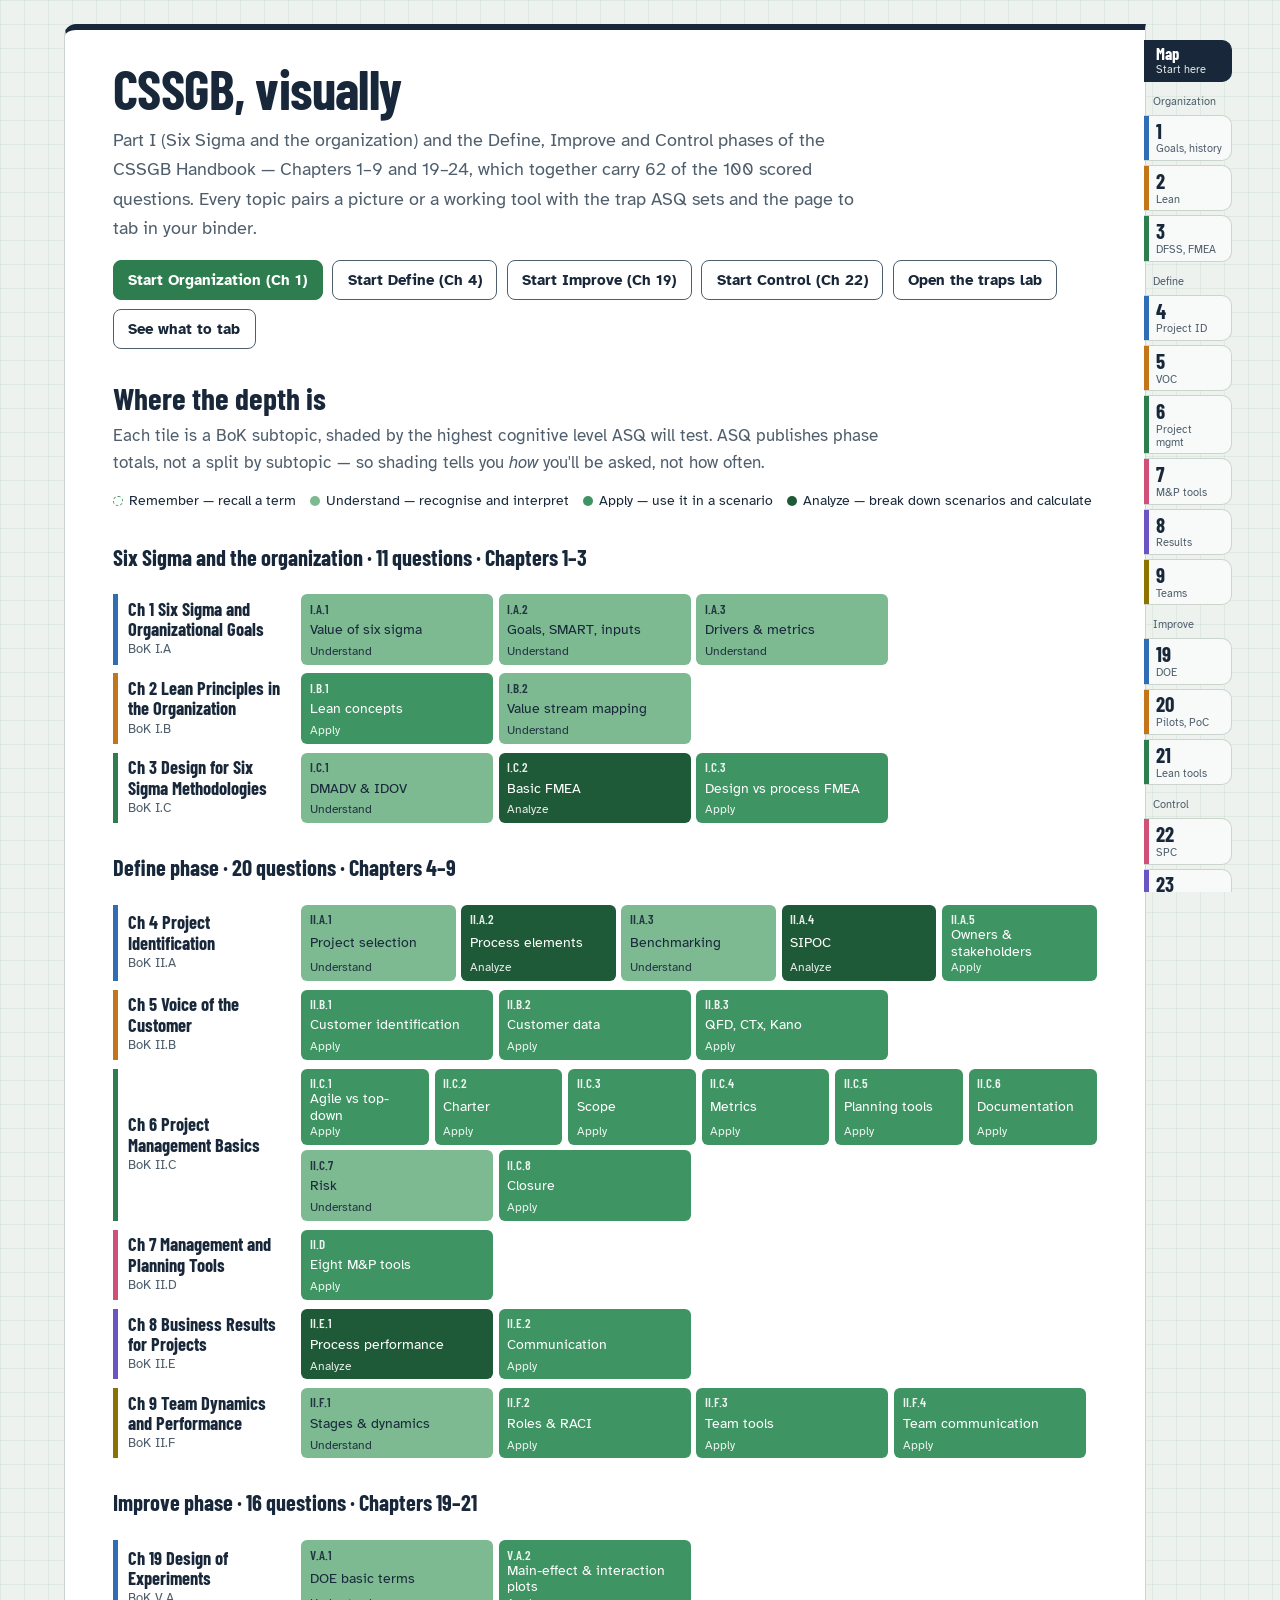
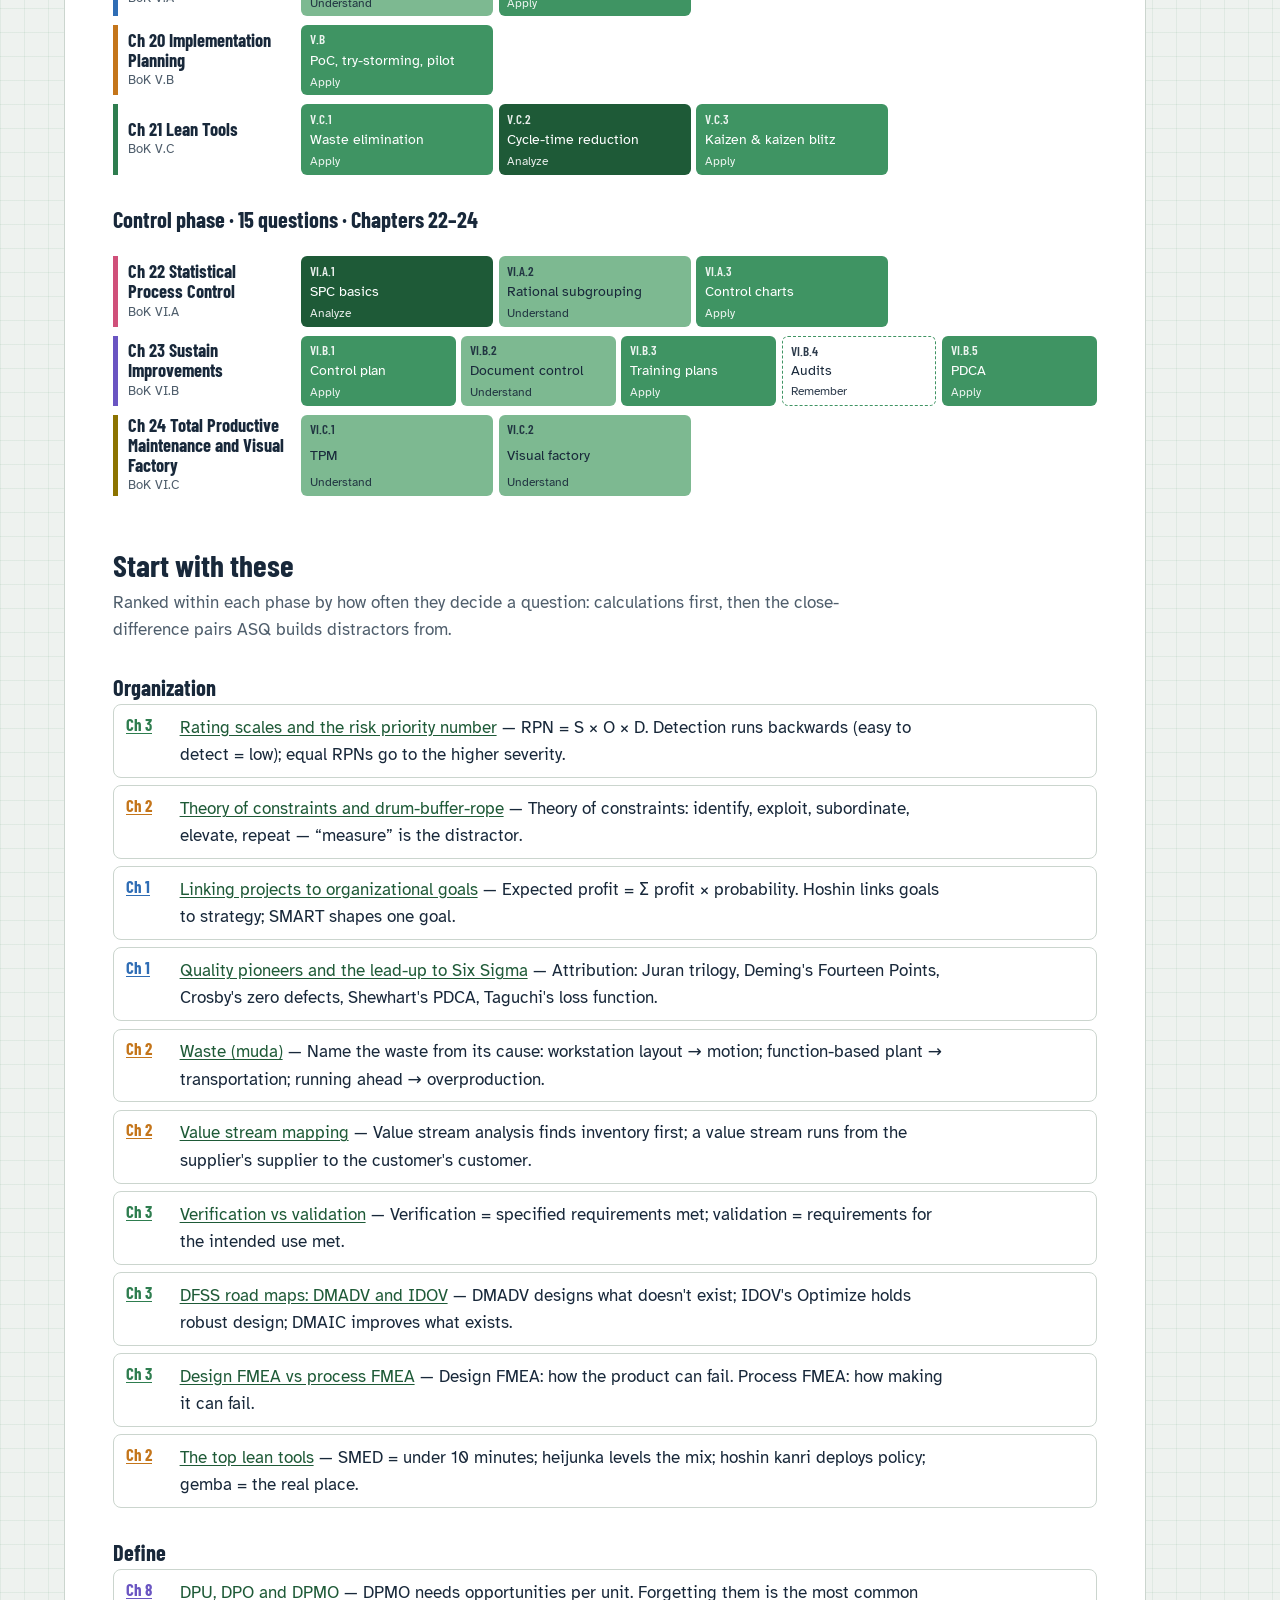
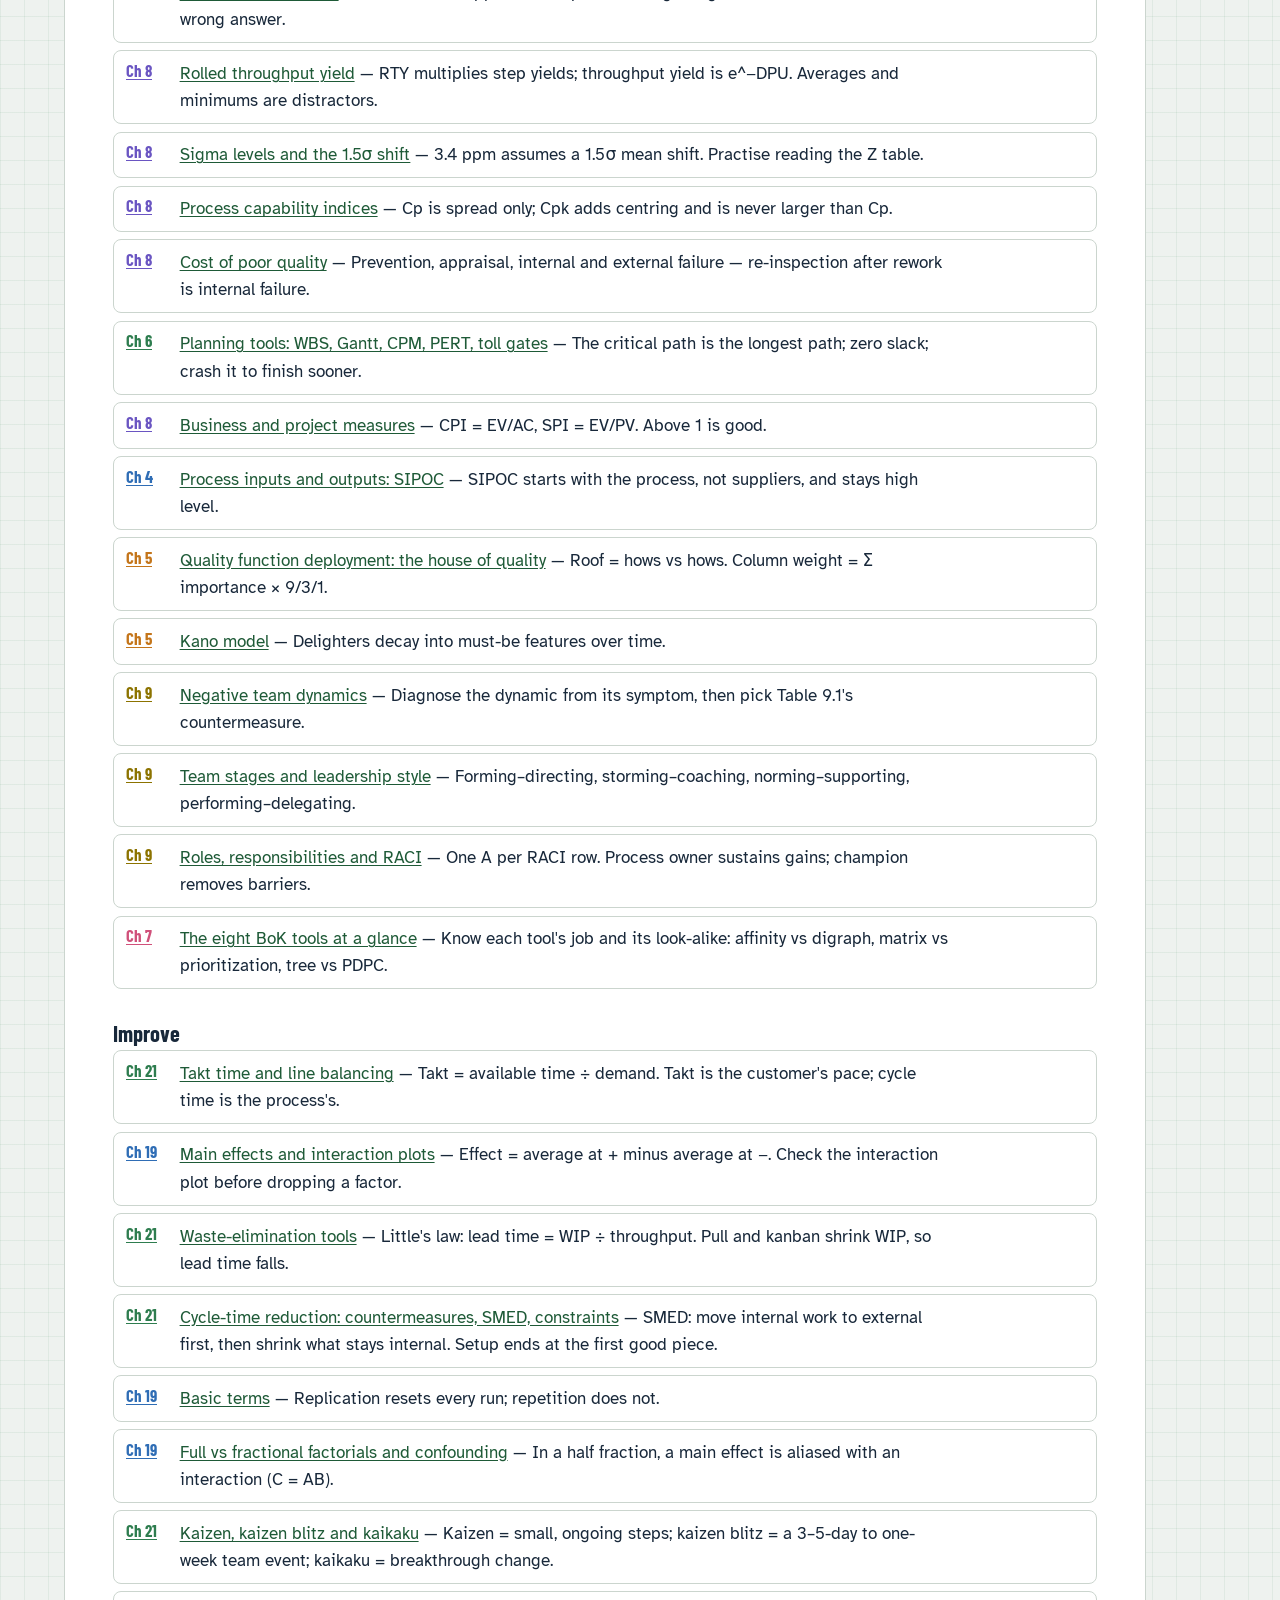
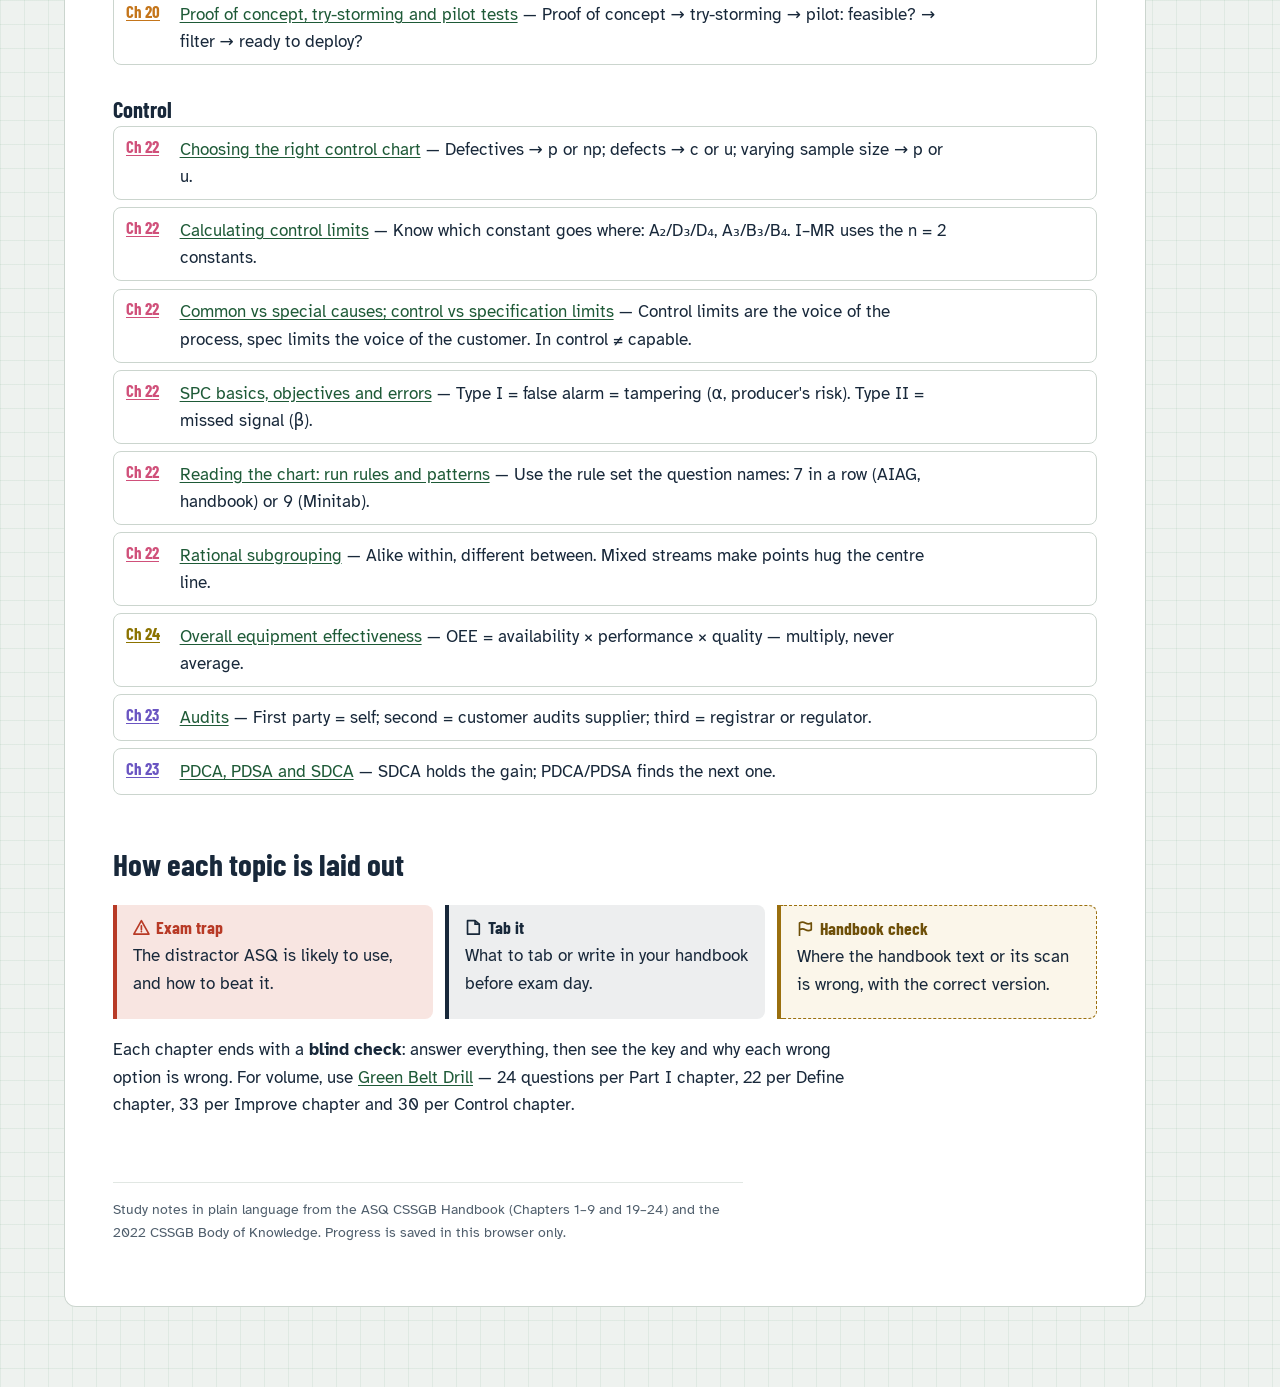
==== commit 4ee12ed6: "Add Part I (Chapters 1-3) to the visual study guide Six Sigma and organizational goals, lean princip" ====
--- a/learn/index.html
+++ b/learn/index.html
@@ -4,7 +4,7 @@
   <meta charset="utf-8">
   <meta name="viewport" content="width=device-width, initial-scale=1, viewport-fit=cover">
   <title>CSSGB, visually</title>
-  <meta name="description" content="Visual, interactive CSSGB study guide for the Define, Improve and Control phases: Chapters 4–9 and 19–24 of the handbook.">
+  <meta name="description" content="Visual, interactive CSSGB study guide for Six Sigma and the organization, Define, Improve and Control: Chapters 1–9 and 19–24 of the handbook.">
   <meta name="theme-color" content="#2E7D4F">
   <link rel="icon" href="../icon.svg" type="image/svg+xml">
   <link rel="apple-touch-icon" href="../icon-192.png">
@@ -22,11 +22,15 @@
     <nav class="tabs" id="tabs" aria-label="Binder tabs"></nav>
   </div>
   <script src="js/core.js"></script>
+  <script src="js/w-ch1-3.js"></script>
   <script src="js/w-ch4-5.js"></script>
   <script src="js/w-ch6-7.js"></script>
   <script src="js/w-ch8-9.js"></script>
   <script src="js/w-ch19-21.js"></script>
   <script src="js/w-ch22-24.js"></script>
+  <script src="js/ch1.js"></script>
+  <script src="js/ch2.js"></script>
+  <script src="js/ch3.js"></script>
   <script src="js/ch4.js"></script>
   <script src="js/ch5.js"></script>
   <script src="js/ch6.js"></script>
--- a/learn/learn.css
+++ b/learn/learn.css
@@ -17,6 +17,9 @@
   --focus: #1B5FD1;
 
   /* binder divider colours, one per chapter */
+  --c1: #2F6DB5;
+  --c2: #C4751A;
+  --c3: #2E7D4F;
   --c4: #2F6DB5;
   --c5: #C4751A;
   --c6: #2E7D4F;
@@ -422,3 +425,29 @@
 /* Control charts stay legible on phones: scroll sideways instead of shrinking */
 .vizscroll { overflow-x: auto; -webkit-overflow-scrolling: touch; }
 @media (max-width: 640px) { svg.viz.ctrl { min-width: 560px; } }
+
+/* TPS house (Chapter 2) */
+.tps { max-width: 40rem; margin: .6rem auto 0; }
+.tps-roof { background: var(--acc); clip-path: polygon(50% 0, 100% 100%, 0 100%); padding: 3.2rem 18% .9rem; text-align: center; }
+.tps-body { display: grid; grid-template-columns: 1fr 1.1fr 1fr; gap: .5rem; padding: .5rem .6rem; background: var(--bench); border-left: 2px solid var(--rule); border-right: 2px solid var(--rule); }
+.tps-pillar { display: grid; gap: .35rem; align-content: start; }
+.tps-core { display: grid; align-items: center; }
+.tps-found { display: grid; grid-template-columns: repeat(4, 1fr); gap: .4rem; padding: .5rem; background: var(--ink); border-radius: 0 0 8px 8px; }
+.tps-b { border: 1.5px solid var(--rule); background: #fff; border-radius: 6px; padding: .35rem .5rem; font-size: .88rem; font-weight: 700; color: var(--ink); min-height: 36px; }
+.tps-b.on-roof { background: #fff; border-color: #fff; font-size: .82rem; line-height: 1.25; }
+.tps-b.pillar-h { background: var(--ink); color: #fff; border-color: var(--ink); }
+.tps-b.core-b { min-height: 5rem; border-style: dashed; }
+.tps-found .tps-b { border-color: transparent; }
+.tps-b[aria-pressed="true"] { outline: 3px solid var(--limit); outline-offset: 1px; }
+@media (max-width: 560px) { .tps-body { grid-template-columns: 1fr 1fr; } .tps-core { grid-column: 1 / -1; order: -1; } .tps-found { grid-template-columns: 1fr 1fr; } .tps-roof { padding-left: 12%; padding-right: 12%; } }
+
+/* DMAIC / DMADV / IDOV grid (Chapter 3) */
+.dfss-grid { display: grid; grid-template-columns: minmax(9rem, 1.4fr) repeat(5, minmax(4.6rem, 1fr)); gap: .4rem; align-items: stretch; overflow-x: auto; }
+.dfss-name { display: grid; align-content: center; font-size: .78rem; color: var(--ink-soft); line-height: 1.3; }
+.dfss-name b { font: 700 1.15rem var(--display); color: var(--ink); }
+.dfss-c { border: 1.5px solid var(--rule); background: #fff; border-radius: 6px; font-weight: 700; font-size: .9rem; padding: .4rem .3rem; min-height: 44px; color: var(--ink); text-align: center; }
+.dfss-c.diff { background: var(--limit-wash); border-color: var(--limit); }
+.dfss-c.empty { display: grid; place-items: center; color: var(--rule); background: transparent; border-style: dashed; }
+.dfss-c[aria-pressed="true"] { background: var(--ink); color: #fff; border-color: var(--ink); }
+.dfss-c .ab { display: none; }
+@media (max-width: 560px) { .dfss-grid { grid-template-columns: 4.6rem repeat(5, 1fr); overflow: visible; } .dfss-name span { display: none; } .dfss-c .full { display: none; } .dfss-c .ab { display: inline; font: 700 1.25rem var(--display); } }
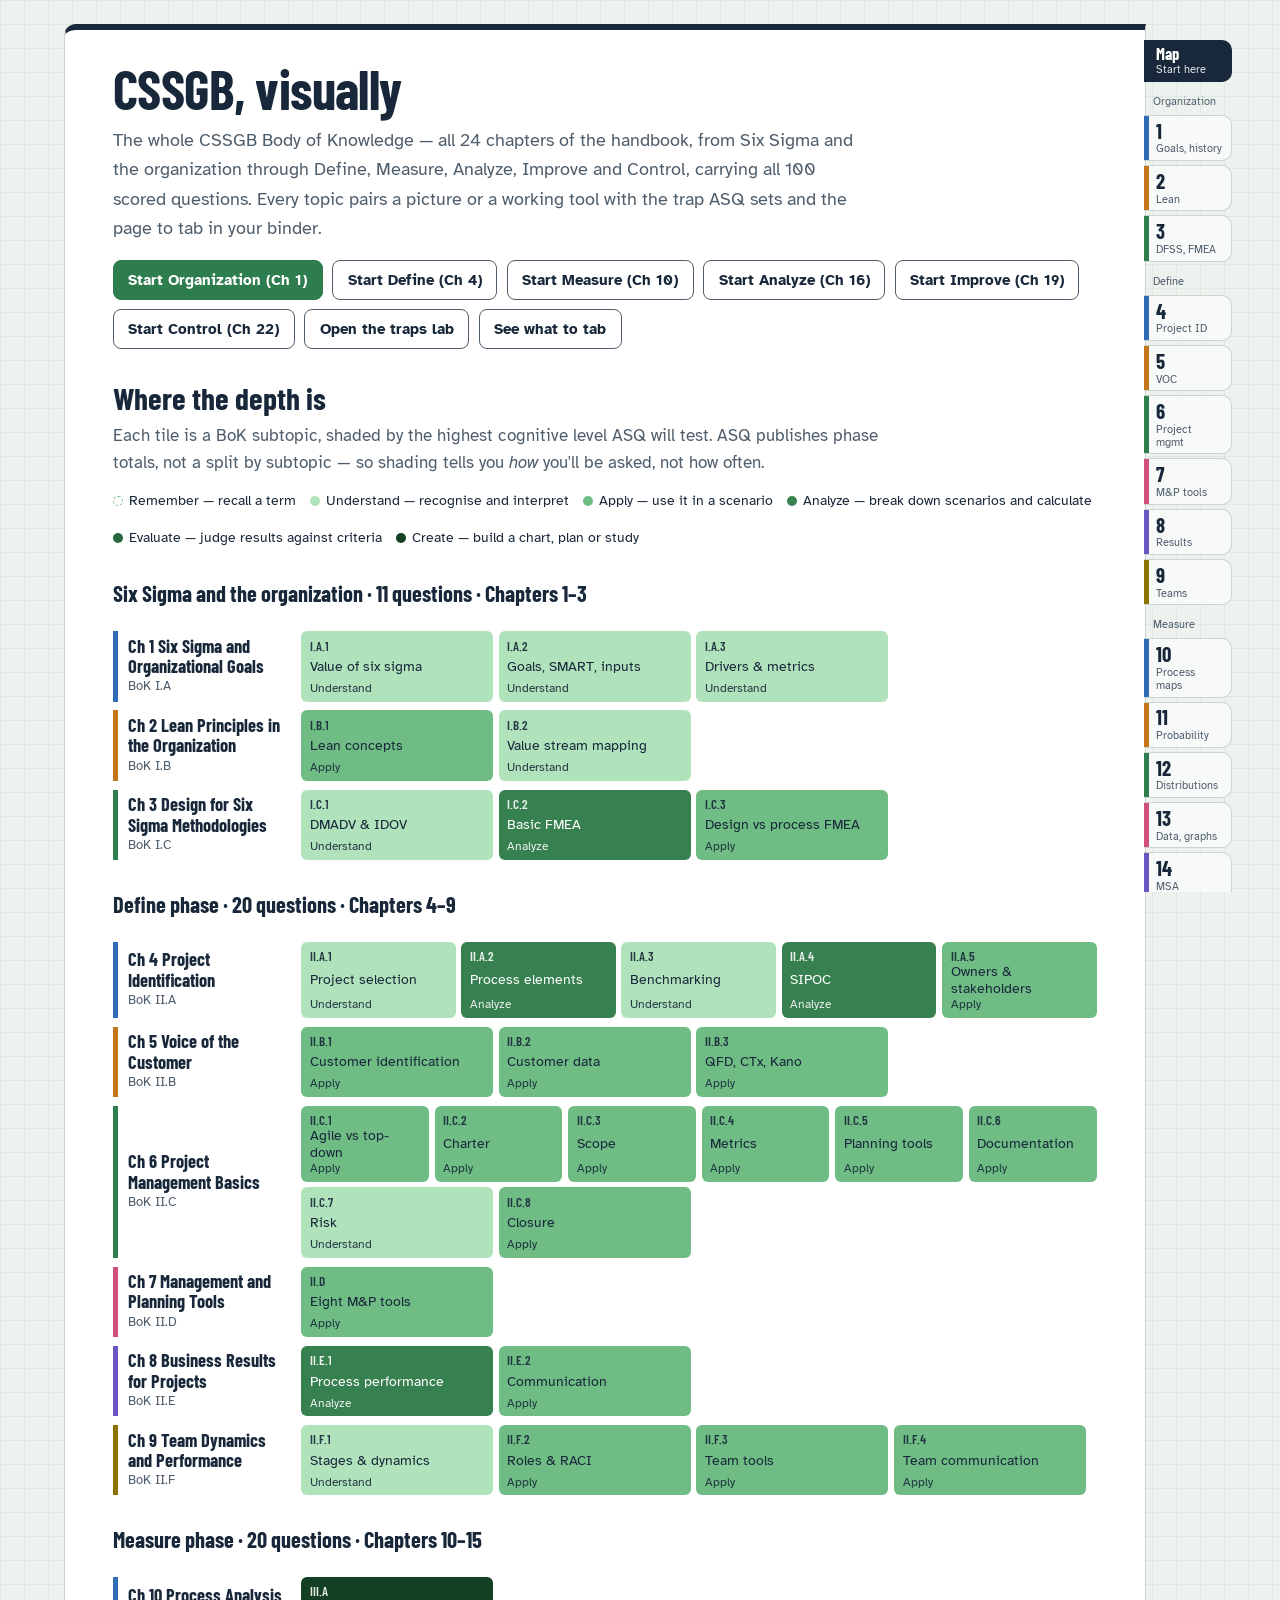
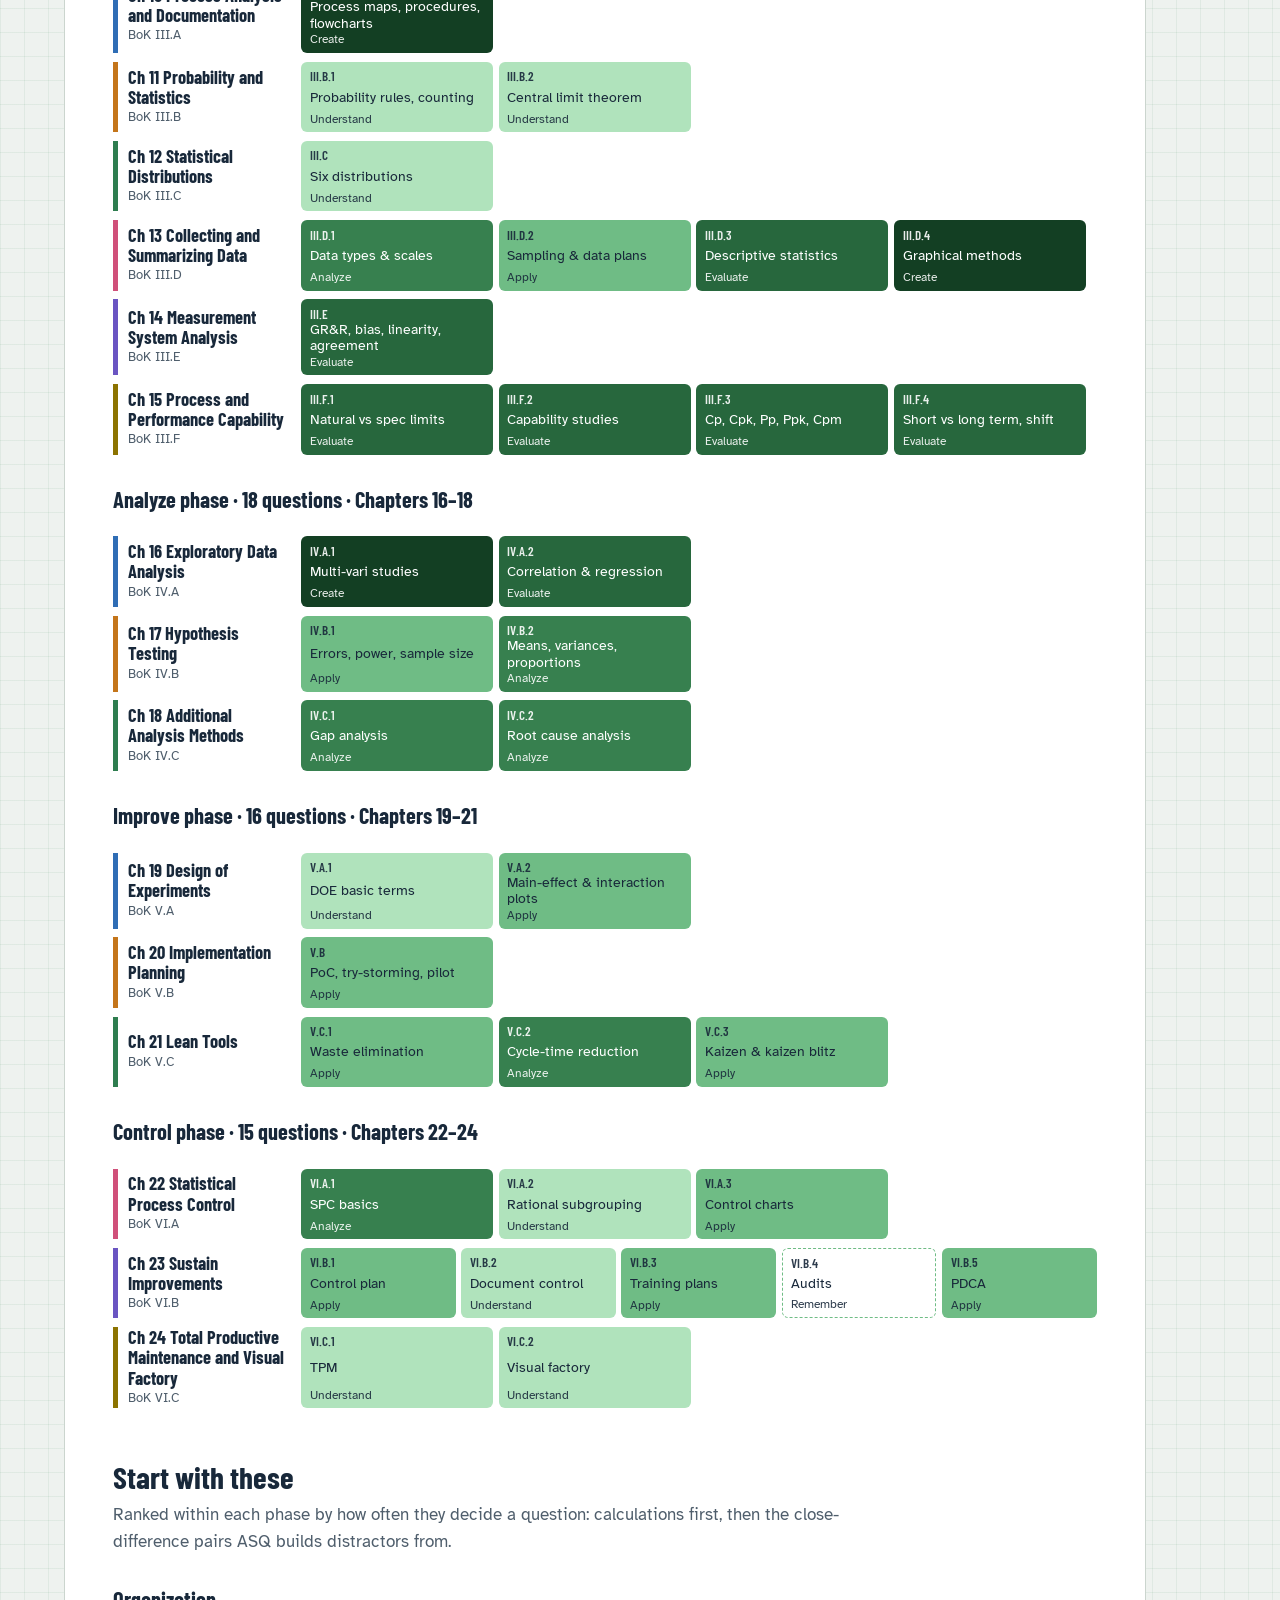
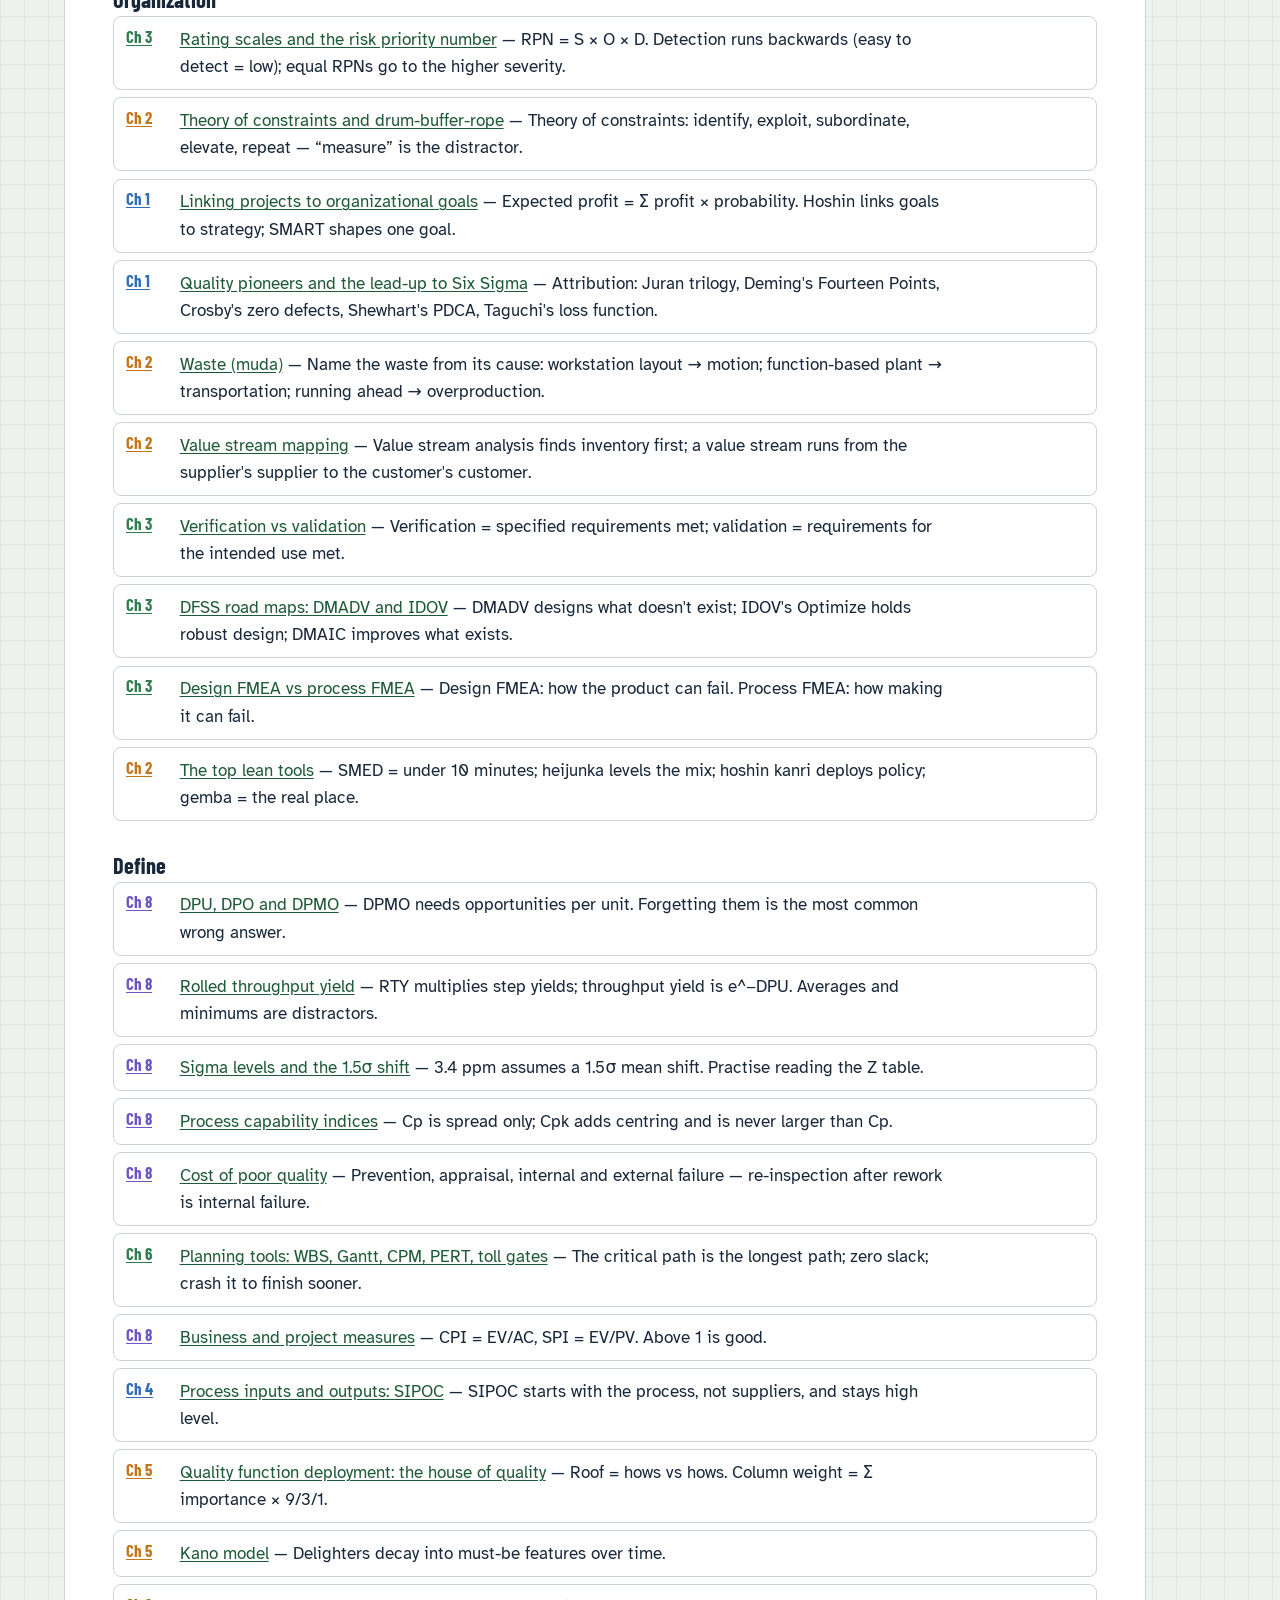
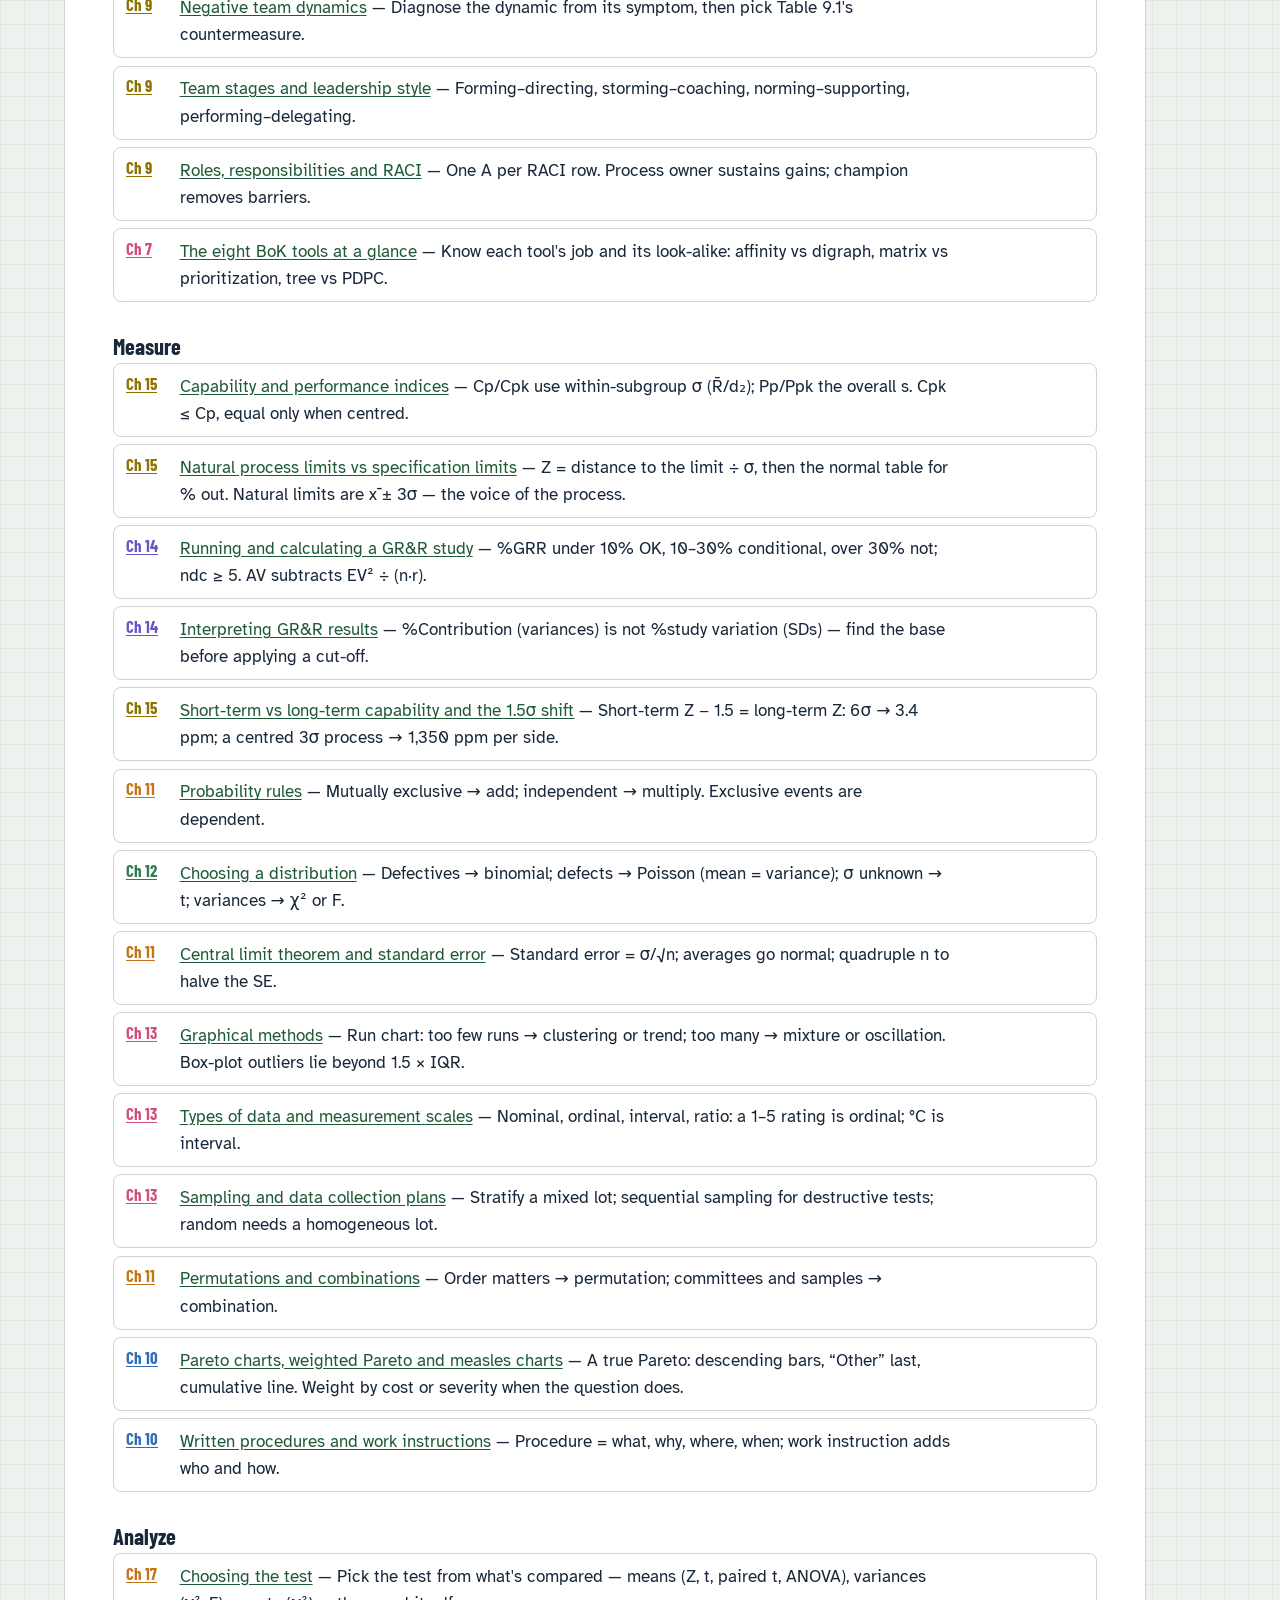
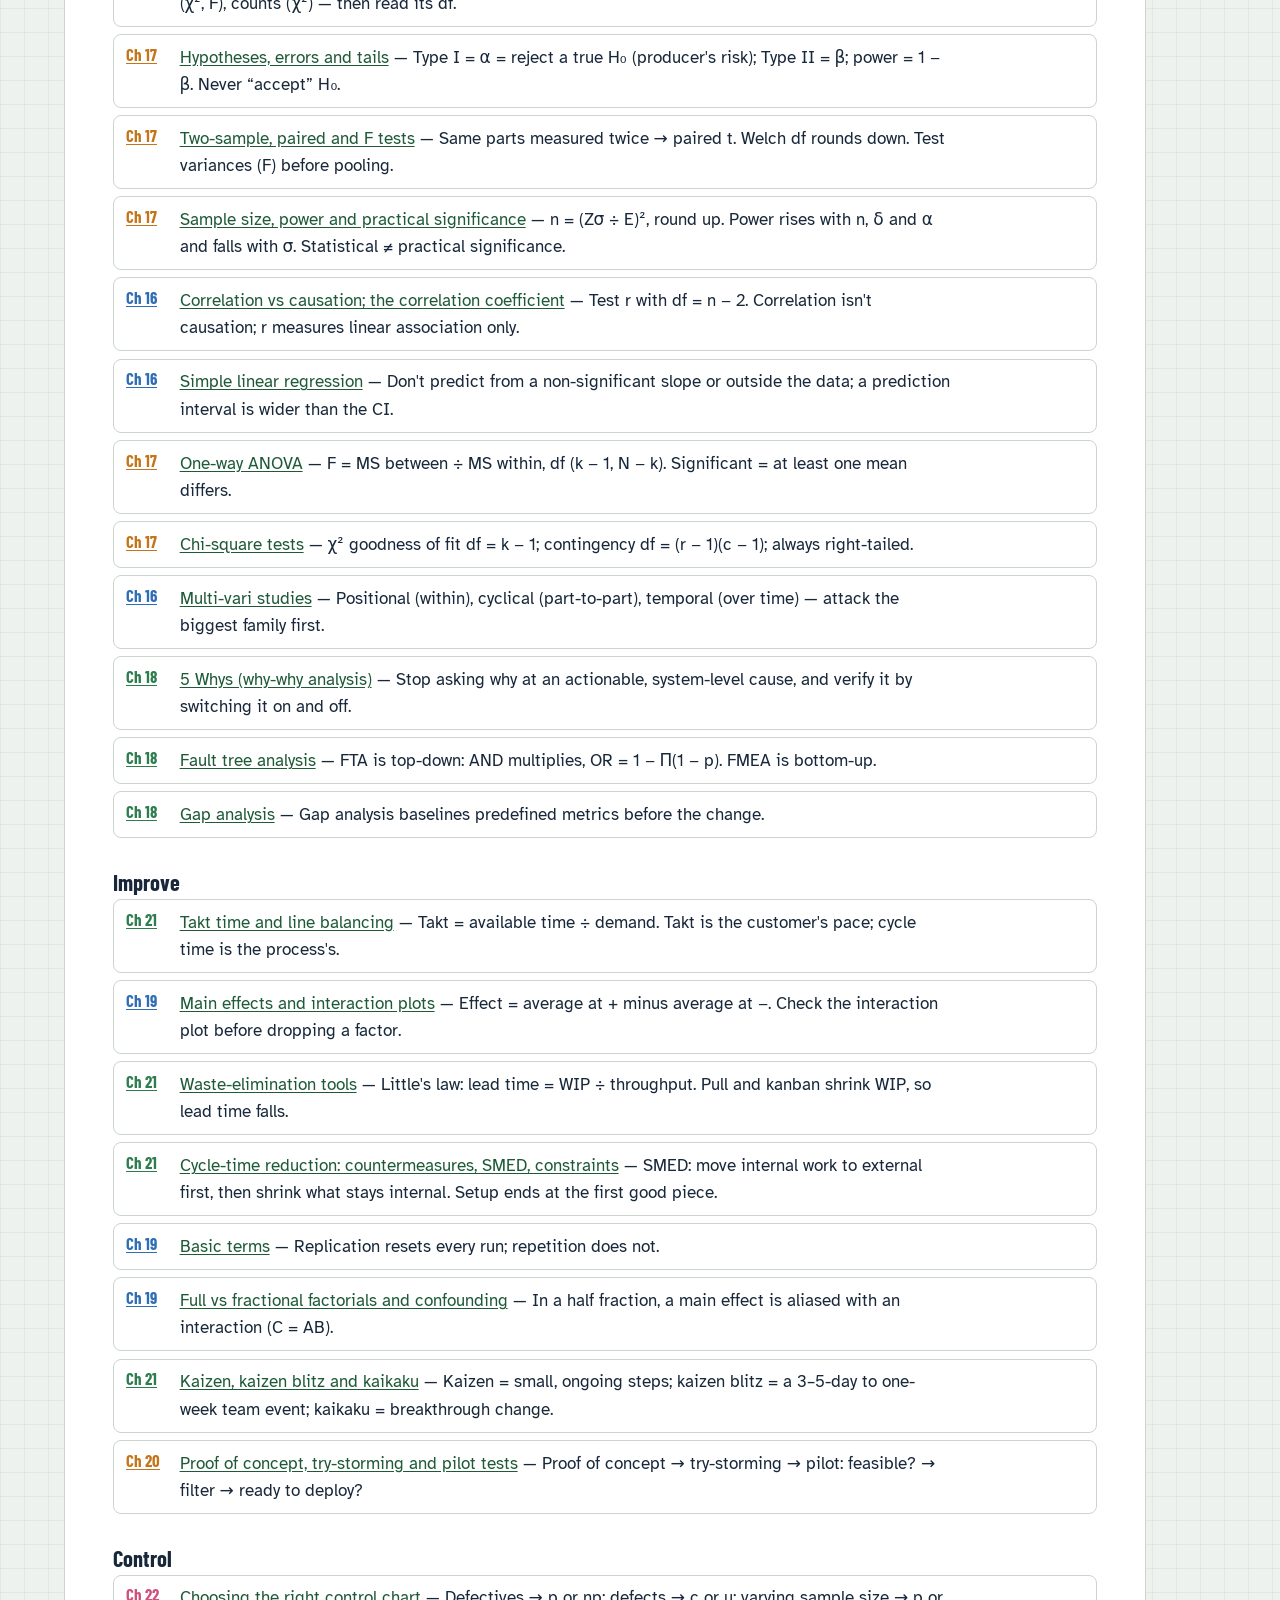
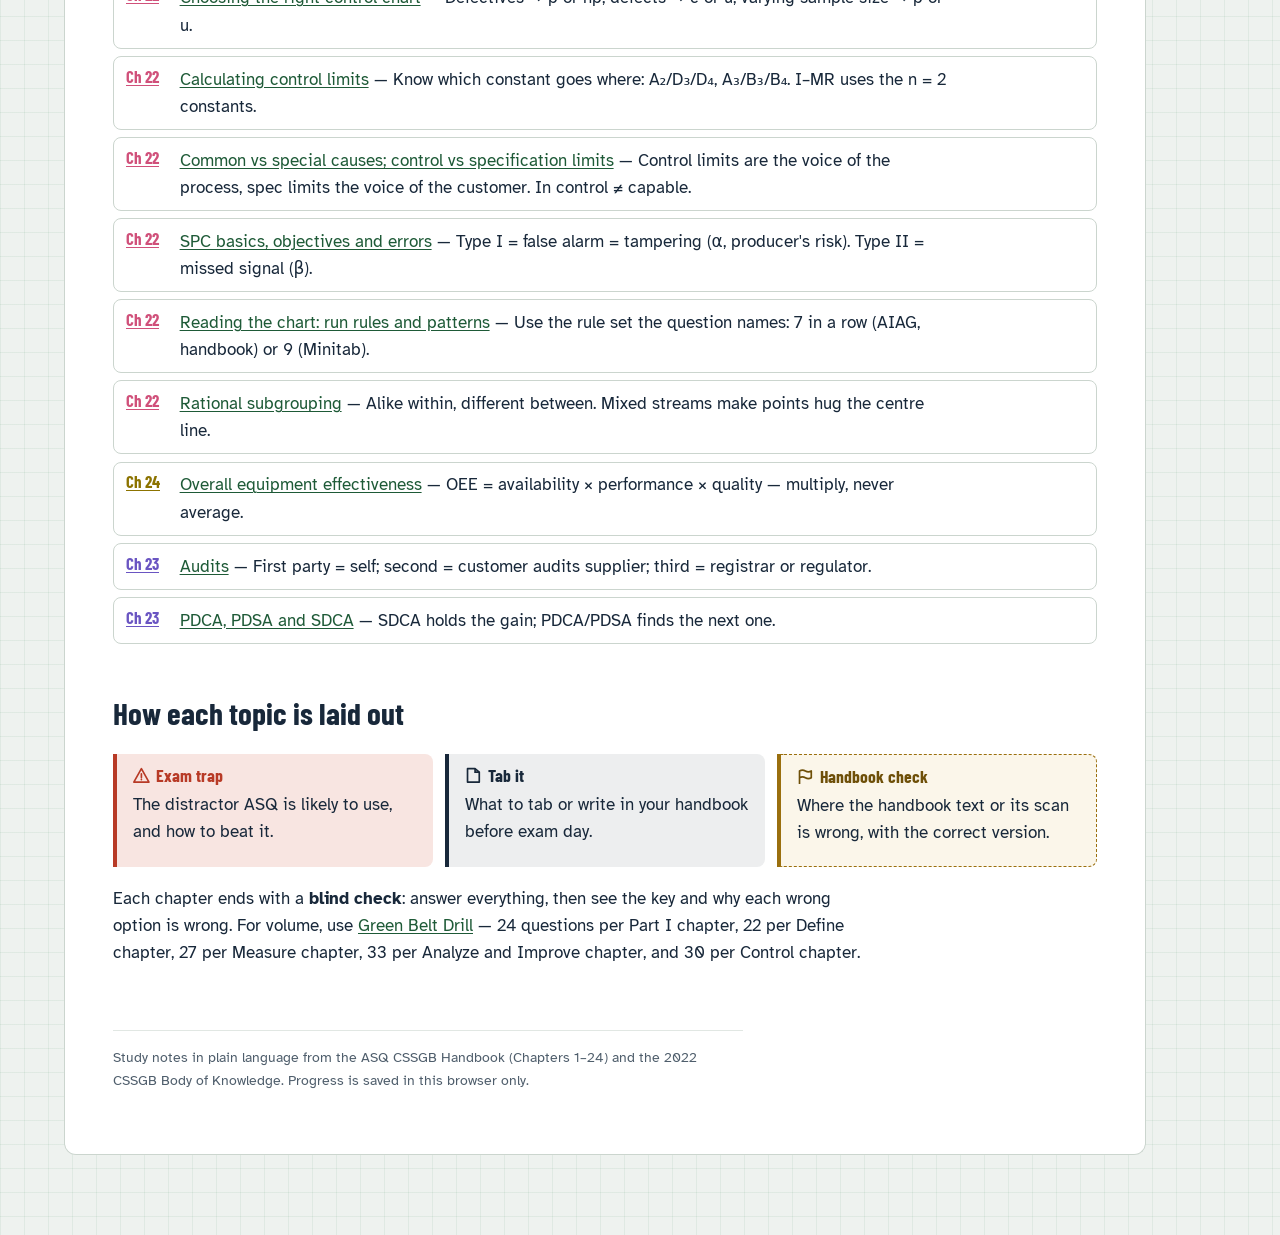
==== commit bf061b7d: "Add Measure and Analyze chapters (10–18) to the visual study guide The guide now covers all 24 handb" ====
--- a/learn/index.html
+++ b/learn/index.html
@@ -4,7 +4,7 @@
   <meta charset="utf-8">
   <meta name="viewport" content="width=device-width, initial-scale=1, viewport-fit=cover">
   <title>CSSGB, visually</title>
-  <meta name="description" content="Visual, interactive CSSGB study guide for Six Sigma and the organization, Define, Improve and Control: Chapters 1–9 and 19–24 of the handbook.">
+  <meta name="description" content="Visual, interactive CSSGB study guide covering the whole Body of Knowledge: Chapters 1–24 of the handbook, all six exam areas.">
   <meta name="theme-color" content="#2E7D4F">
   <link rel="icon" href="../icon.svg" type="image/svg+xml">
   <link rel="apple-touch-icon" href="../icon-192.png">
@@ -22,10 +22,14 @@
     <nav class="tabs" id="tabs" aria-label="Binder tabs"></nav>
   </div>
   <script src="js/core.js"></script>
+  <script src="js/stats.js"></script>
   <script src="js/w-ch1-3.js"></script>
   <script src="js/w-ch4-5.js"></script>
   <script src="js/w-ch6-7.js"></script>
   <script src="js/w-ch8-9.js"></script>
+  <script src="js/w-ch10-13.js"></script>
+  <script src="js/w-ch14-15.js"></script>
+  <script src="js/w-ch16-18.js"></script>
   <script src="js/w-ch19-21.js"></script>
   <script src="js/w-ch22-24.js"></script>
   <script src="js/ch1.js"></script>
@@ -37,6 +41,15 @@
   <script src="js/ch7.js"></script>
   <script src="js/ch8.js"></script>
   <script src="js/ch9.js"></script>
+  <script src="js/ch10.js"></script>
+  <script src="js/ch11.js"></script>
+  <script src="js/ch12.js"></script>
+  <script src="js/ch13.js"></script>
+  <script src="js/ch14.js"></script>
+  <script src="js/ch15.js"></script>
+  <script src="js/ch16.js"></script>
+  <script src="js/ch17.js"></script>
+  <script src="js/ch18.js"></script>
   <script src="js/ch19.js"></script>
   <script src="js/ch20.js"></script>
   <script src="js/ch21.js"></script>
--- a/learn/learn.css
+++ b/learn/learn.css
@@ -32,12 +32,23 @@
   --c22: #D0507A;
   --c23: #6A55C2;
   --c24: #8C7300;
+  --c10: #2F6DB5;
+  --c11: #C4751A;
+  --c12: #2E7D4F;
+  --c13: #D0507A;
+  --c14: #6A55C2;
+  --c15: #8C7300;
+  --c16: #2F6DB5;
+  --c17: #C4751A;
+  --c18: #2E7D4F;
   --cx: #18283A;
 
   /* Bloom level ramp (validated ordinal) */
-  --lv-u: #7DB991;
-  --lv-a: #3F9463;
-  --lv-n: #1E5A37;
+  --lv-u: #B0E3BC;
+  --lv-a: #6FBC85;
+  --lv-n: #37804F;
+  --lv-e: #27673D;
+  --lv-c: #133F23;
 
   --display: "Barlow Condensed", "Arial Narrow", system-ui, sans-serif;
   --body: "Atkinson Hyperlegible", system-ui, -apple-system, "Segoe UI", sans-serif;
@@ -166,8 +177,10 @@
   border-radius: 999px; border: 1.5px solid var(--rule); background: #fff; color: var(--ink-soft);
 }
 .pill.lv-Understand { background: var(--lv-u); border-color: var(--lv-u); color: var(--ink); }
-.pill.lv-Apply { background: var(--lv-a); border-color: var(--lv-a); color: #fff; }
+.pill.lv-Apply { background: var(--lv-a); border-color: var(--lv-a); color: var(--ink); }
 .pill.lv-Analyze { background: var(--lv-n); border-color: var(--lv-n); color: #fff; }
+.pill.lv-Evaluate { background: var(--lv-e); border-color: var(--lv-e); color: #fff; }
+.pill.lv-Create { background: var(--lv-c); border-color: var(--lv-c); color: #fff; }
 .pill.lv-Remember { background: #fff; border: 1.5px dashed var(--lv-a); color: var(--ink); }
 .pill.hy { border-color: var(--ink); color: var(--ink); font-weight: 700; }
 .pill.pg { font-variant-numeric: tabular-nums; }
@@ -186,6 +199,8 @@
 .lvdot.lv-Understand { background: var(--lv-u); }
 .lvdot.lv-Apply { background: var(--lv-a); }
 .lvdot.lv-Analyze { background: var(--lv-n); }
+.lvdot.lv-Evaluate { background: var(--lv-e); }
+.lvdot.lv-Create { background: var(--lv-c); }
 .lvdot.lv-Remember { background: #fff; border: 1.5px dashed var(--lv-a); }
 
 section.topic { border-top: 1.5px solid var(--rule-soft); margin-top: 3rem; }
@@ -351,8 +366,10 @@
 .mt .r { font: 600 .82rem var(--display); opacity: .9; }
 .mt .lvl { font-size: .74rem; opacity: .9; }
 .mt.lv-Understand { background: var(--lv-u); color: var(--ink); }
-.mt.lv-Apply { background: var(--lv-a); color: #fff; }
+.mt.lv-Apply { background: var(--lv-a); color: var(--ink); }
 .mt.lv-Analyze { background: var(--lv-n); color: #fff; }
+.mt.lv-Evaluate { background: var(--lv-e); color: #fff; }
+.mt.lv-Create { background: var(--lv-c); color: #fff; }
 .mt.lv-Remember { background: #fff; border: 1.5px dashed var(--lv-a); color: var(--ink); }
 .phase-h { display: flex; align-items: baseline; gap: .75rem; flex-wrap: wrap; margin: 2rem 0 .2rem; }
 .phase-h h3 { margin: 0; font-size: 1.6rem; }
@@ -424,7 +441,7 @@
 
 /* Control charts stay legible on phones: scroll sideways instead of shrinking */
 .vizscroll { overflow-x: auto; -webkit-overflow-scrolling: touch; }
-@media (max-width: 640px) { svg.viz.ctrl { min-width: 560px; } }
+@media (max-width: 640px) { svg.viz.ctrl { min-width: 560px; } svg.viz.wide { min-width: 540px; } }
 
 /* TPS house (Chapter 2) */
 .tps { max-width: 40rem; margin: .6rem auto 0; }
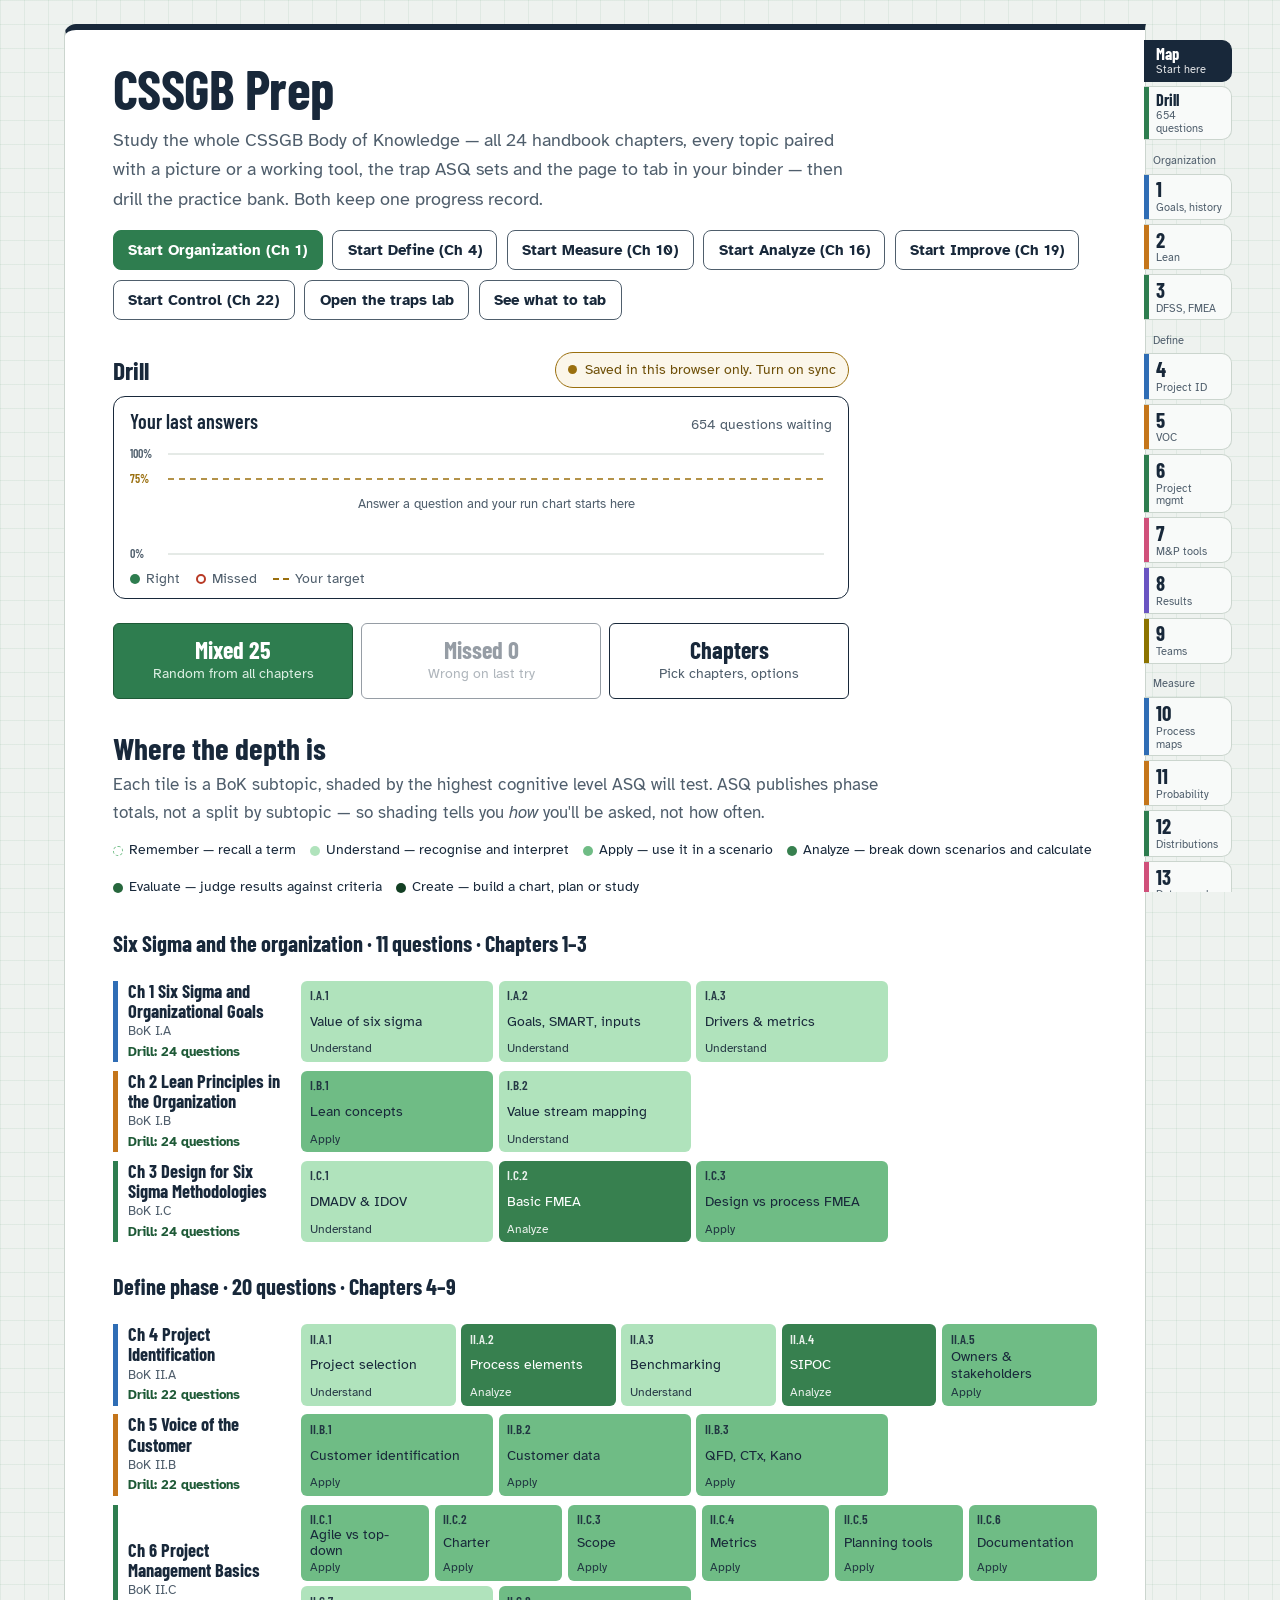
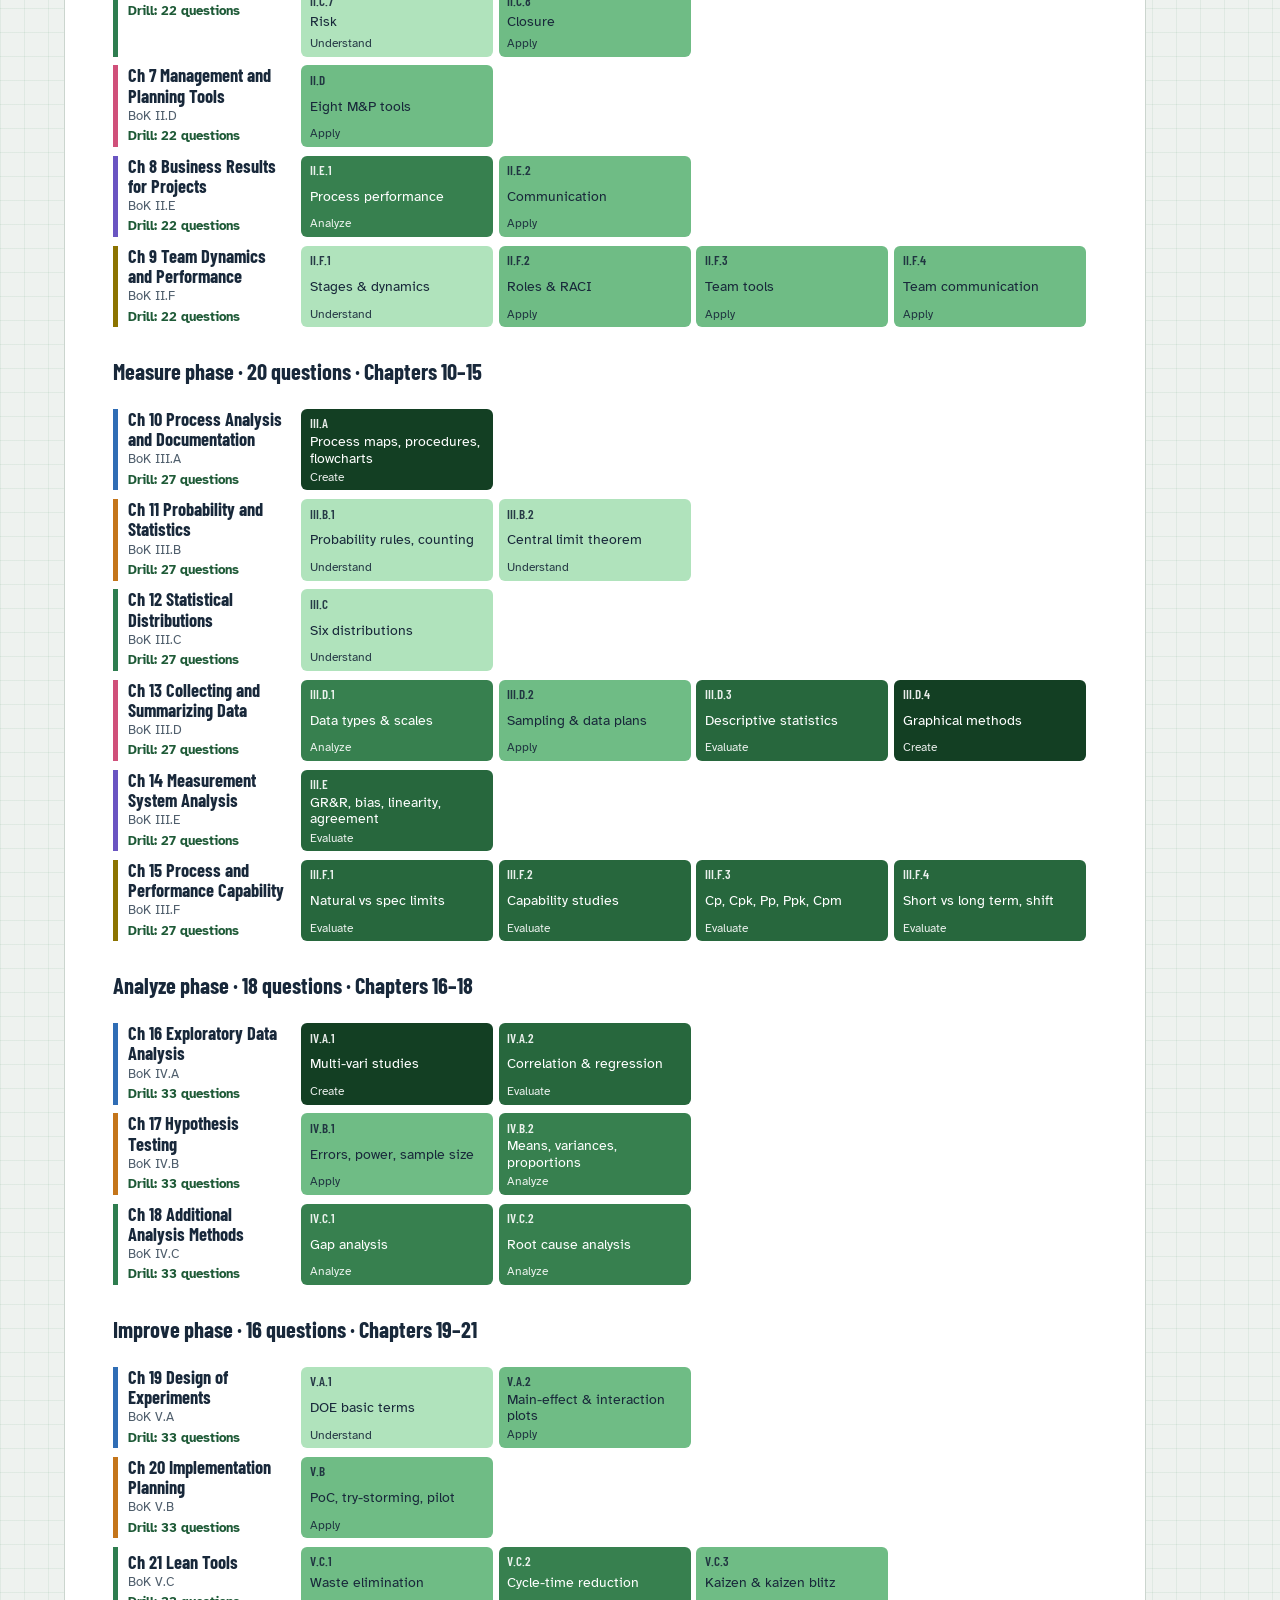
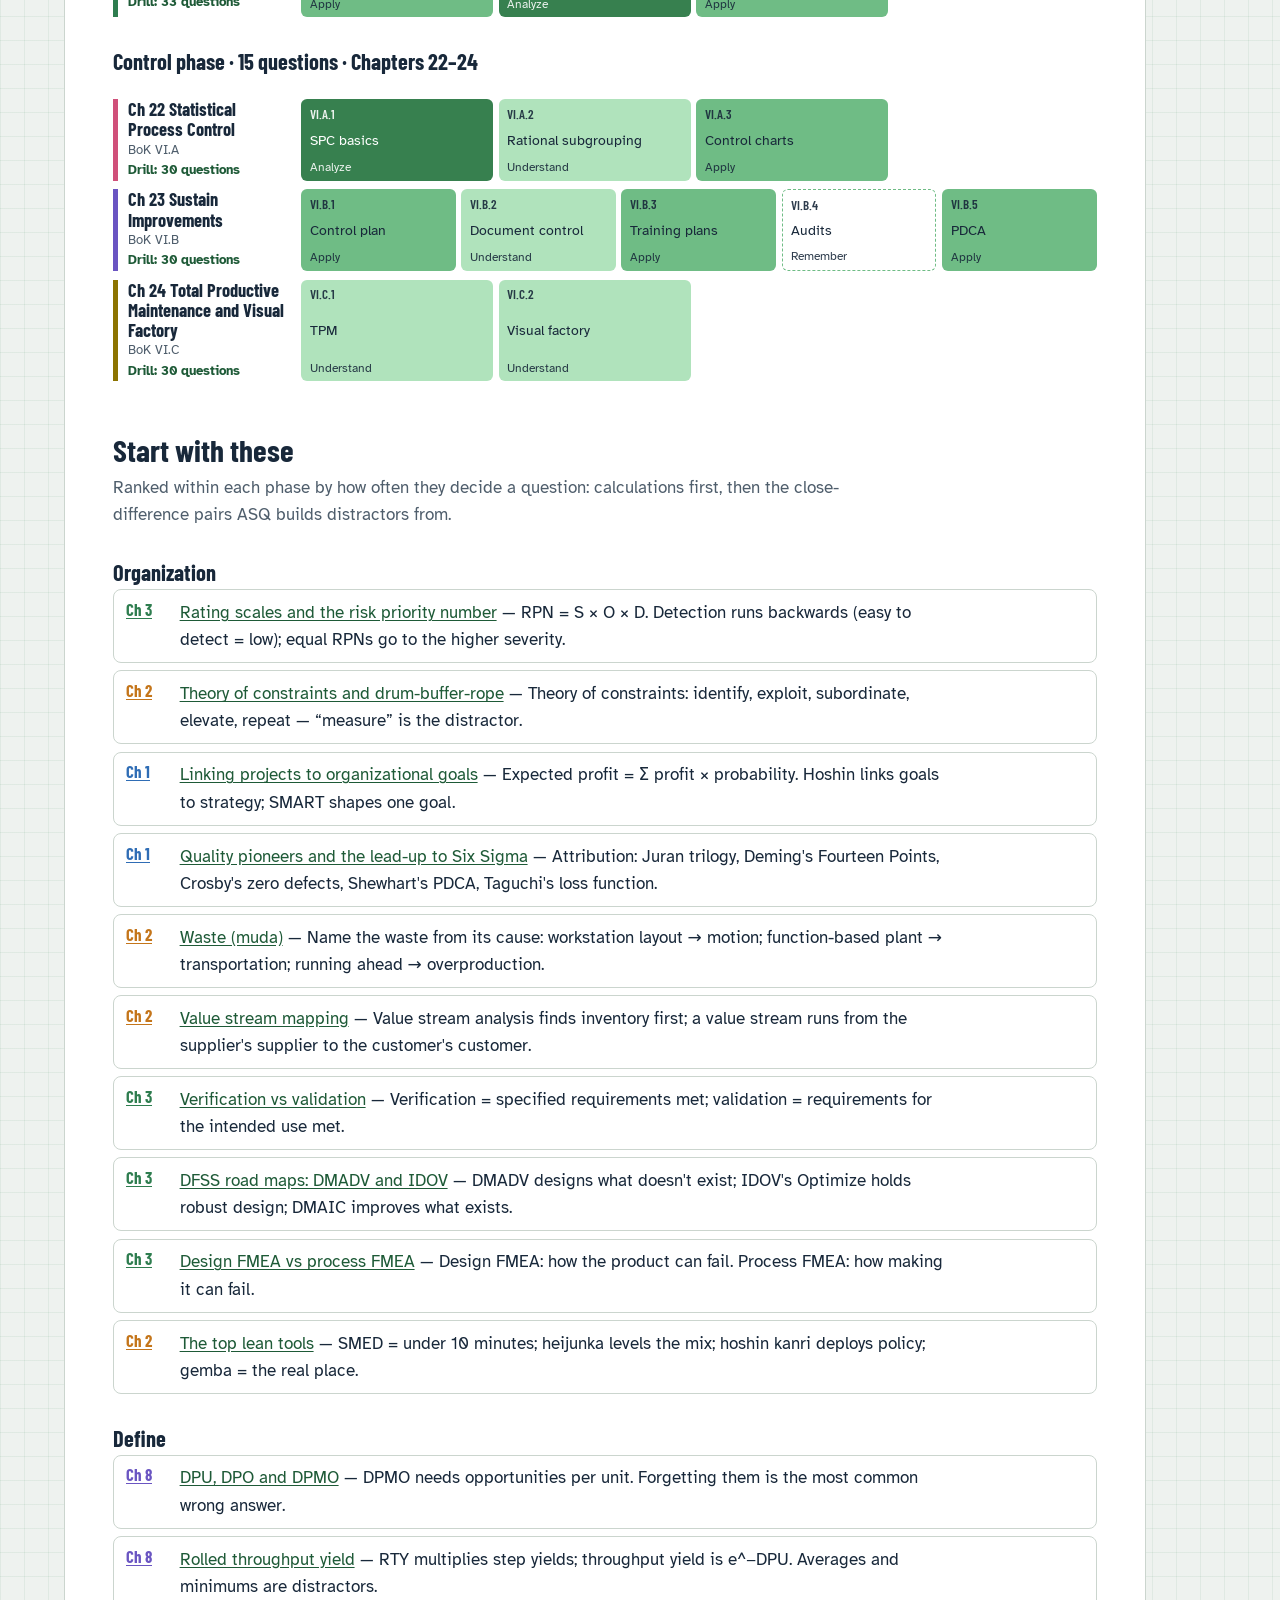
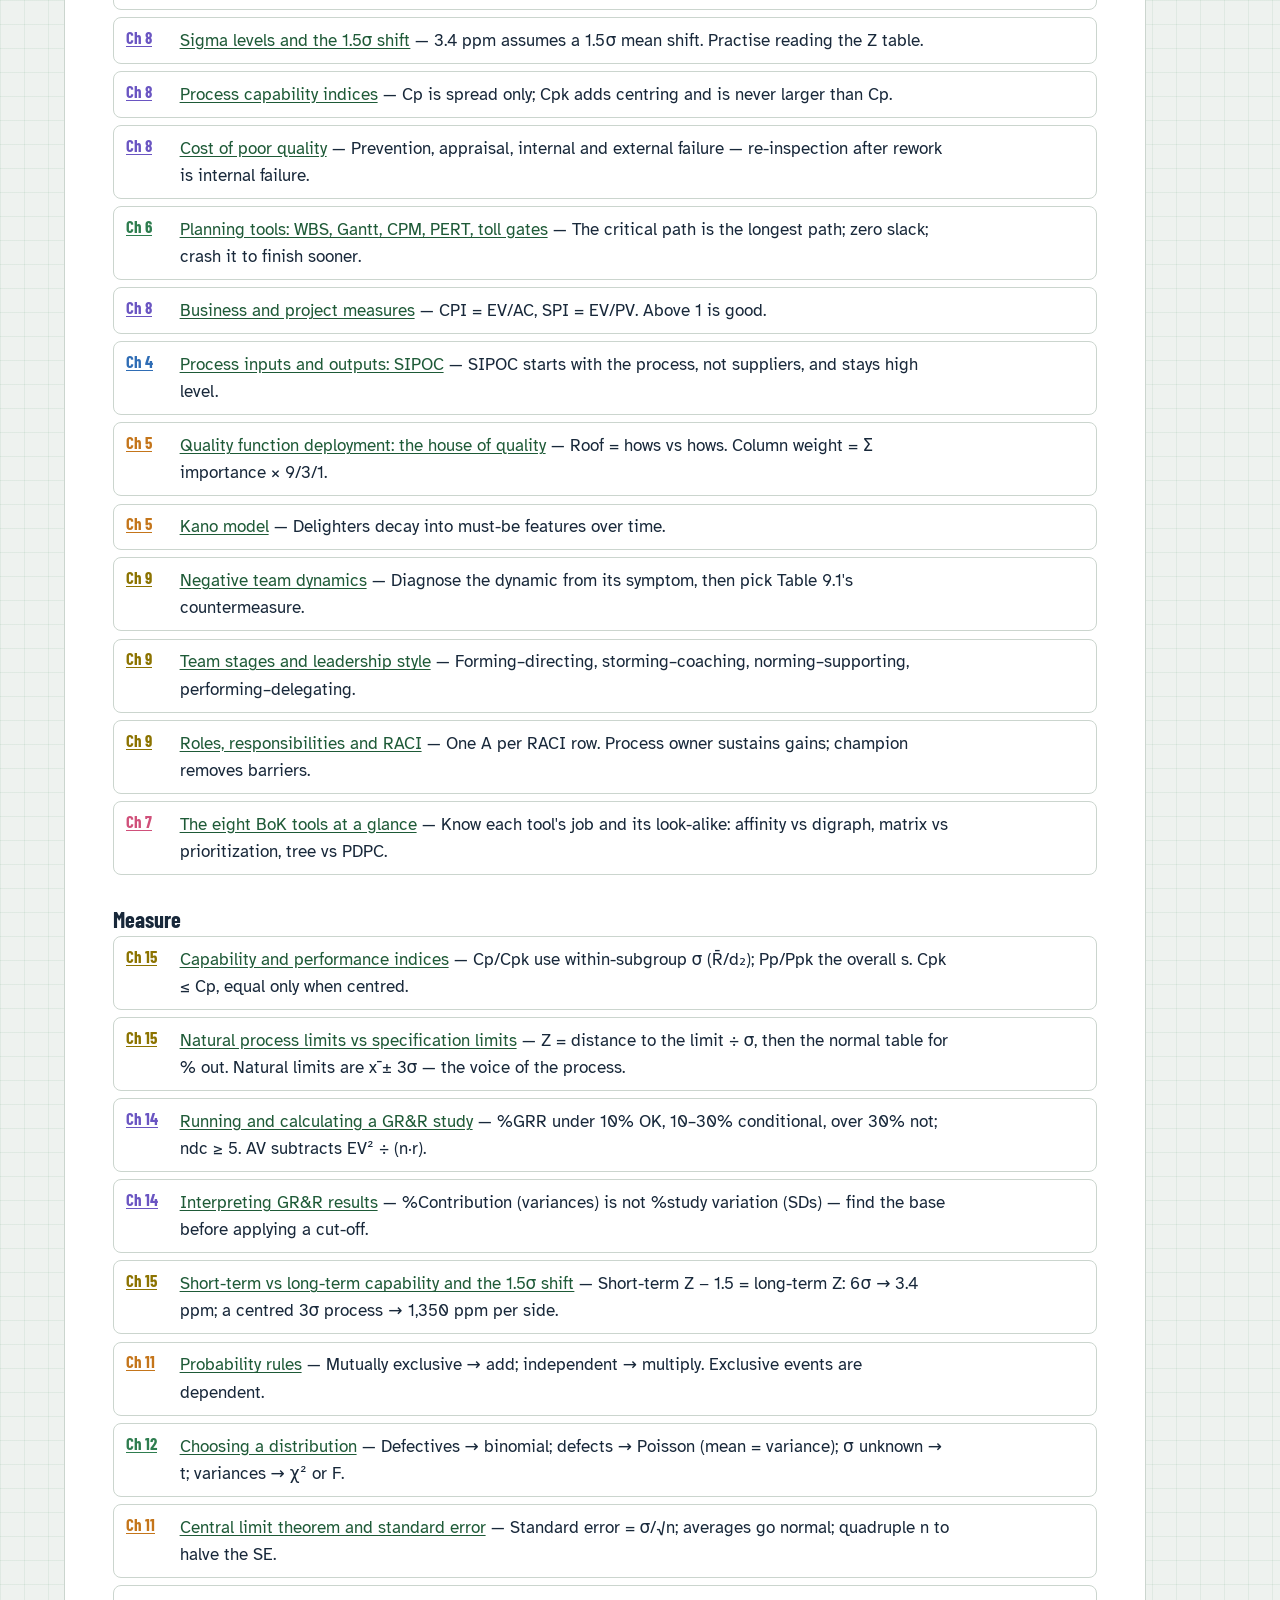
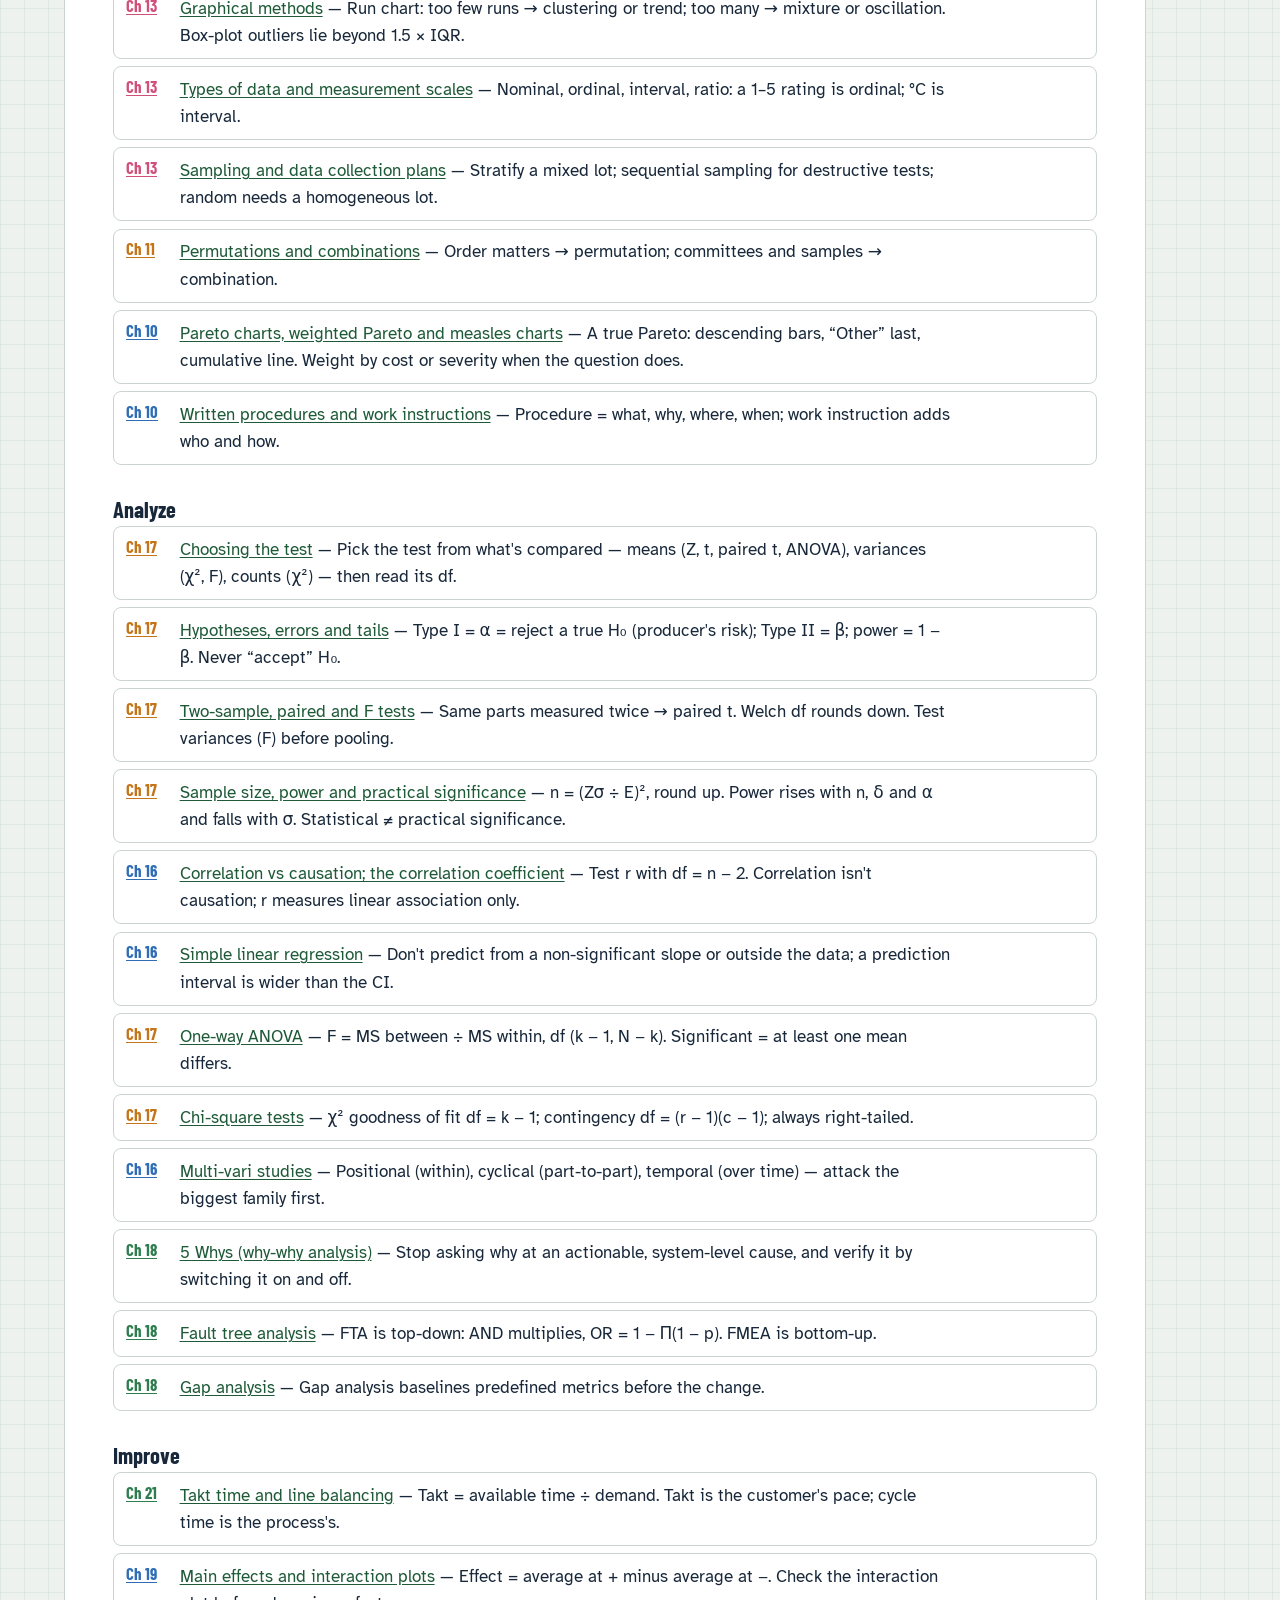
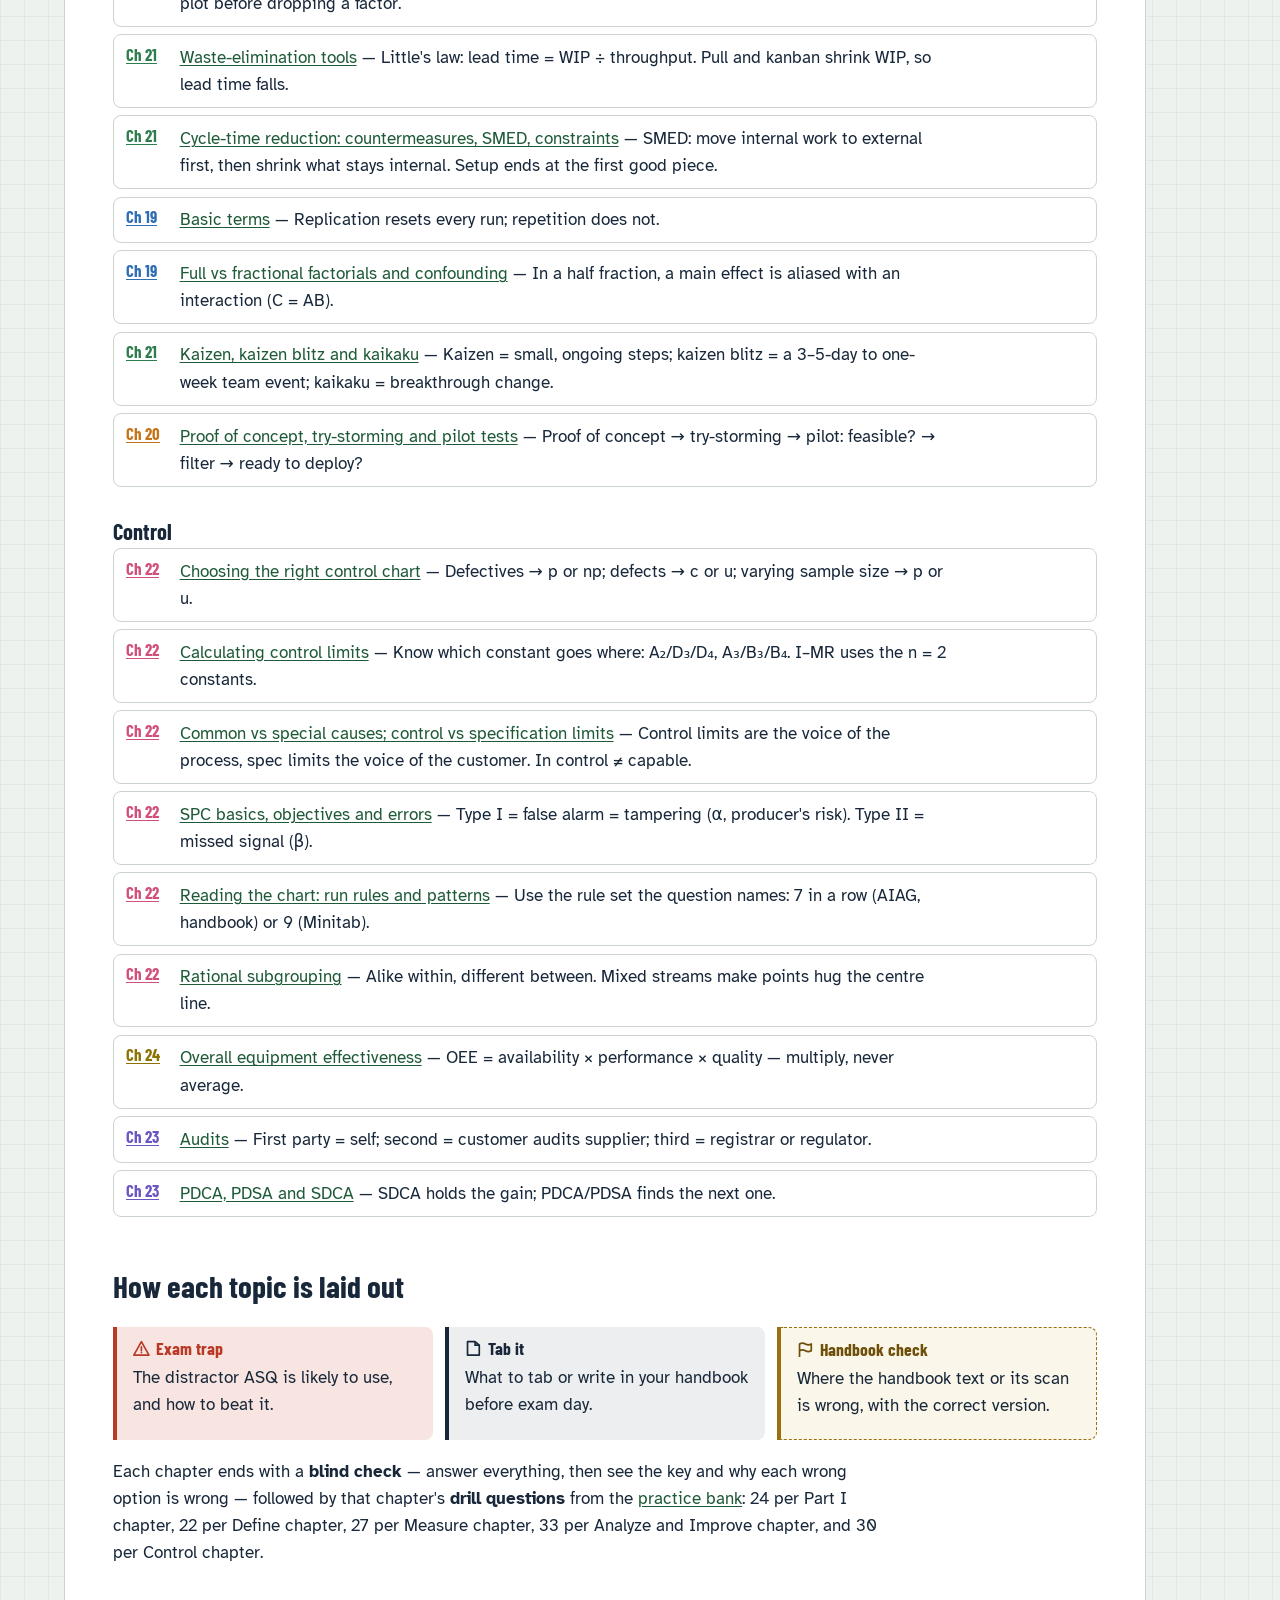
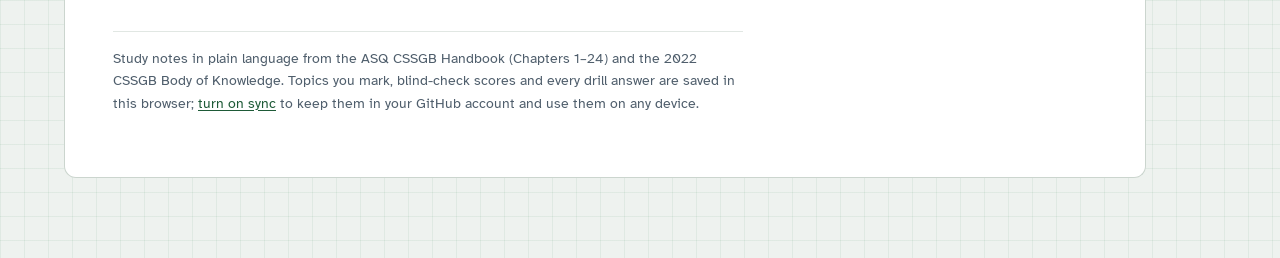
==== commit 559a151a: "Merge the study guide and the quiz into one site: CSSGB Prep The visual study guide (/learn/) and Gr" ====
--- a/learn/index.html
+++ b/learn/index.html
@@ -2,61 +2,14 @@
 <html lang="en">
 <head>
   <meta charset="utf-8">
-  <meta name="viewport" content="width=device-width, initial-scale=1, viewport-fit=cover">
-  <title>CSSGB, visually</title>
-  <meta name="description" content="Visual, interactive CSSGB study guide covering the whole Body of Knowledge: Chapters 1–24 of the handbook, all six exam areas.">
-  <meta name="theme-color" content="#2E7D4F">
-  <link rel="icon" href="../icon.svg" type="image/svg+xml">
-  <link rel="apple-touch-icon" href="../icon-192.png">
-  <link rel="preconnect" href="https://fonts.googleapis.com">
-  <link rel="preconnect" href="https://fonts.gstatic.com" crossorigin>
-  <link href="https://fonts.googleapis.com/css2?family=Atkinson+Hyperlegible:ital,wght@0,400;0,700;1,400&family=Barlow+Condensed:wght@500;600;700&display=swap" rel="stylesheet">
-  <link rel="stylesheet" href="learn.css">
+  <meta name="viewport" content="width=device-width, initial-scale=1">
+  <title>Moved to CSSGB Prep</title>
+  <meta name="robots" content="noindex">
+  <link rel="canonical" href="../">
+  <script>location.replace("../" + location.hash);</script>
+  <meta http-equiv="refresh" content="0; url=../">
 </head>
 <body>
-  <a class="skip" href="#sheet">Skip to content</a>
-  <div class="shell">
-    <main class="sheet" id="sheet" tabindex="-1">
-      <noscript><p>This study guide needs JavaScript turned on.</p></noscript>
-    </main>
-    <nav class="tabs" id="tabs" aria-label="Binder tabs"></nav>
-  </div>
-  <script src="js/core.js"></script>
-  <script src="js/stats.js"></script>
-  <script src="js/w-ch1-3.js"></script>
-  <script src="js/w-ch4-5.js"></script>
-  <script src="js/w-ch6-7.js"></script>
-  <script src="js/w-ch8-9.js"></script>
-  <script src="js/w-ch10-13.js"></script>
-  <script src="js/w-ch14-15.js"></script>
-  <script src="js/w-ch16-18.js"></script>
-  <script src="js/w-ch19-21.js"></script>
-  <script src="js/w-ch22-24.js"></script>
-  <script src="js/ch1.js"></script>
-  <script src="js/ch2.js"></script>
-  <script src="js/ch3.js"></script>
-  <script src="js/ch4.js"></script>
-  <script src="js/ch5.js"></script>
-  <script src="js/ch6.js"></script>
-  <script src="js/ch7.js"></script>
-  <script src="js/ch8.js"></script>
-  <script src="js/ch9.js"></script>
-  <script src="js/ch10.js"></script>
-  <script src="js/ch11.js"></script>
-  <script src="js/ch12.js"></script>
-  <script src="js/ch13.js"></script>
-  <script src="js/ch14.js"></script>
-  <script src="js/ch15.js"></script>
-  <script src="js/ch16.js"></script>
-  <script src="js/ch17.js"></script>
-  <script src="js/ch18.js"></script>
-  <script src="js/ch19.js"></script>
-  <script src="js/ch20.js"></script>
-  <script src="js/ch21.js"></script>
-  <script src="js/ch22.js"></script>
-  <script src="js/ch23.js"></script>
-  <script src="js/ch24.js"></script>
-  <script src="js/pages.js"></script>
-  <script>G.boot();</script>
+  <p>The study guide now lives together with the practice drill. <a href="../">Open CSSGB Prep</a>.</p>
 </body>
 </html>
